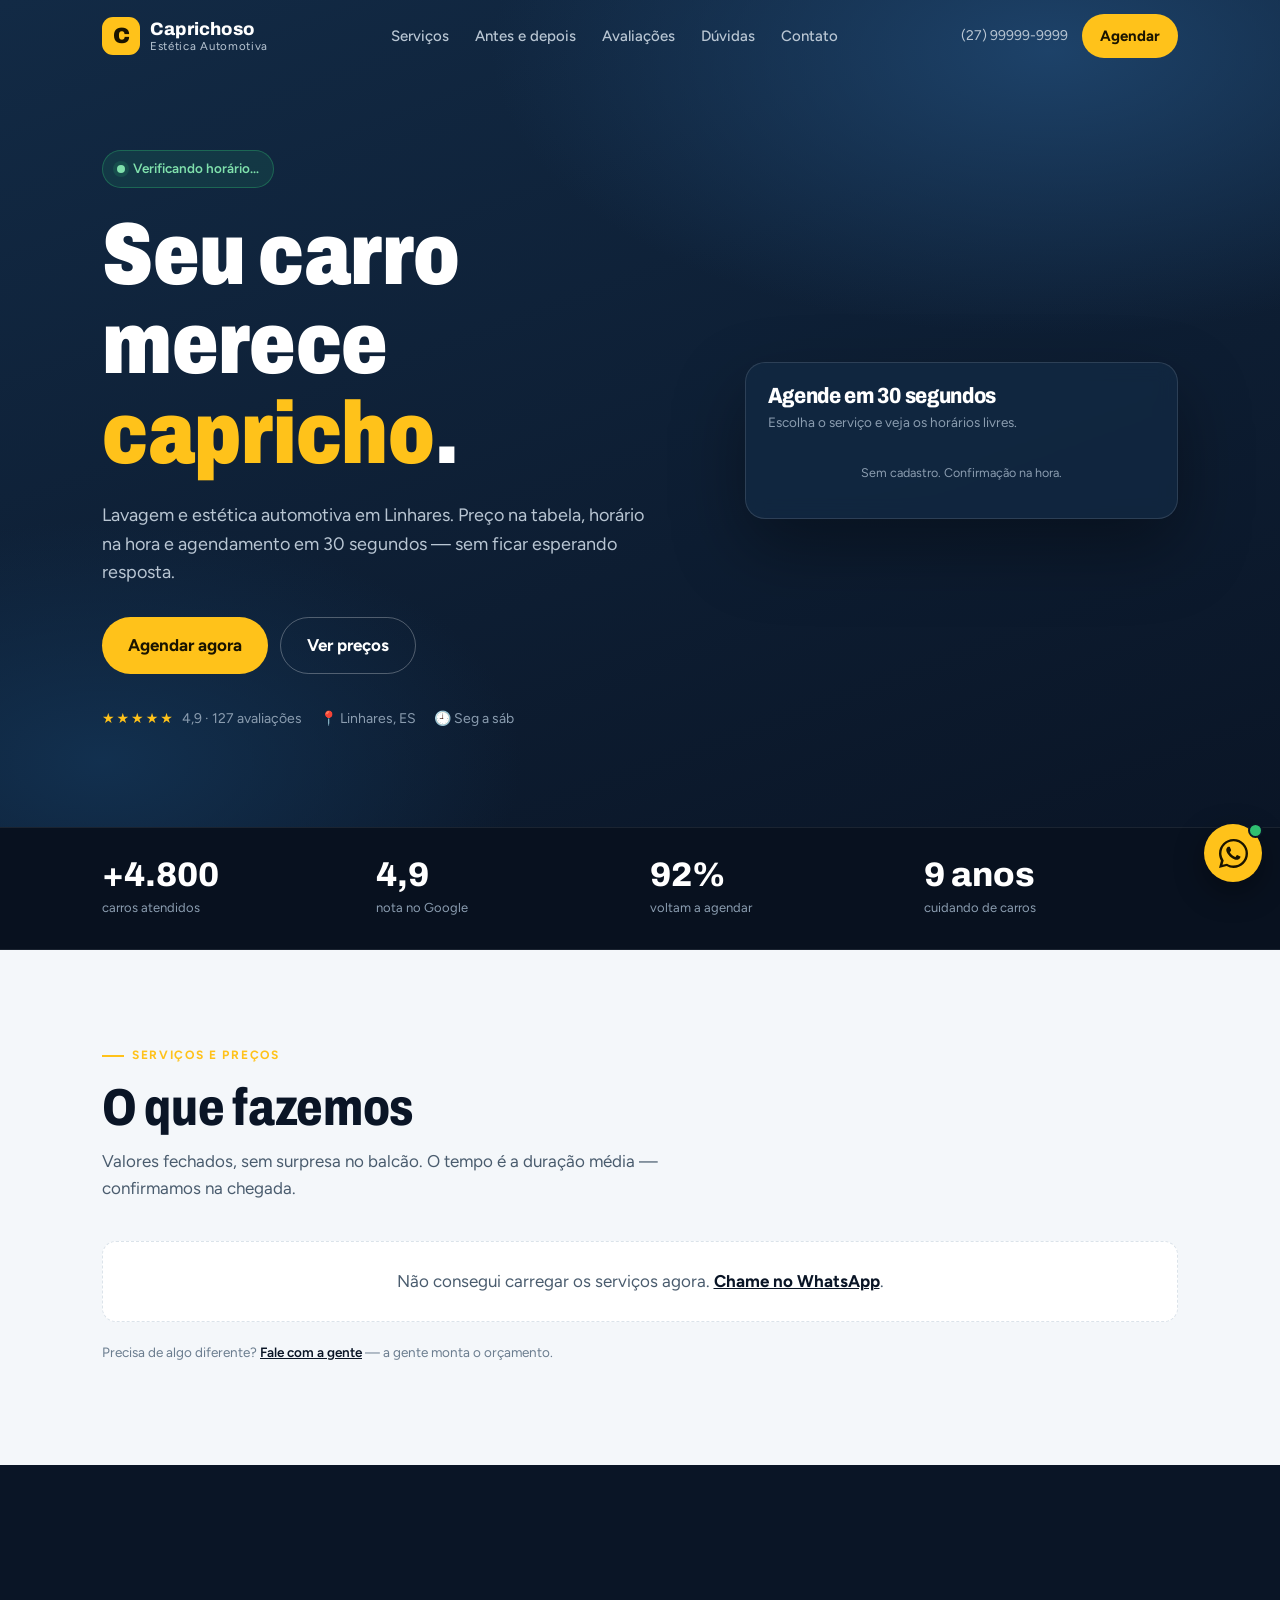
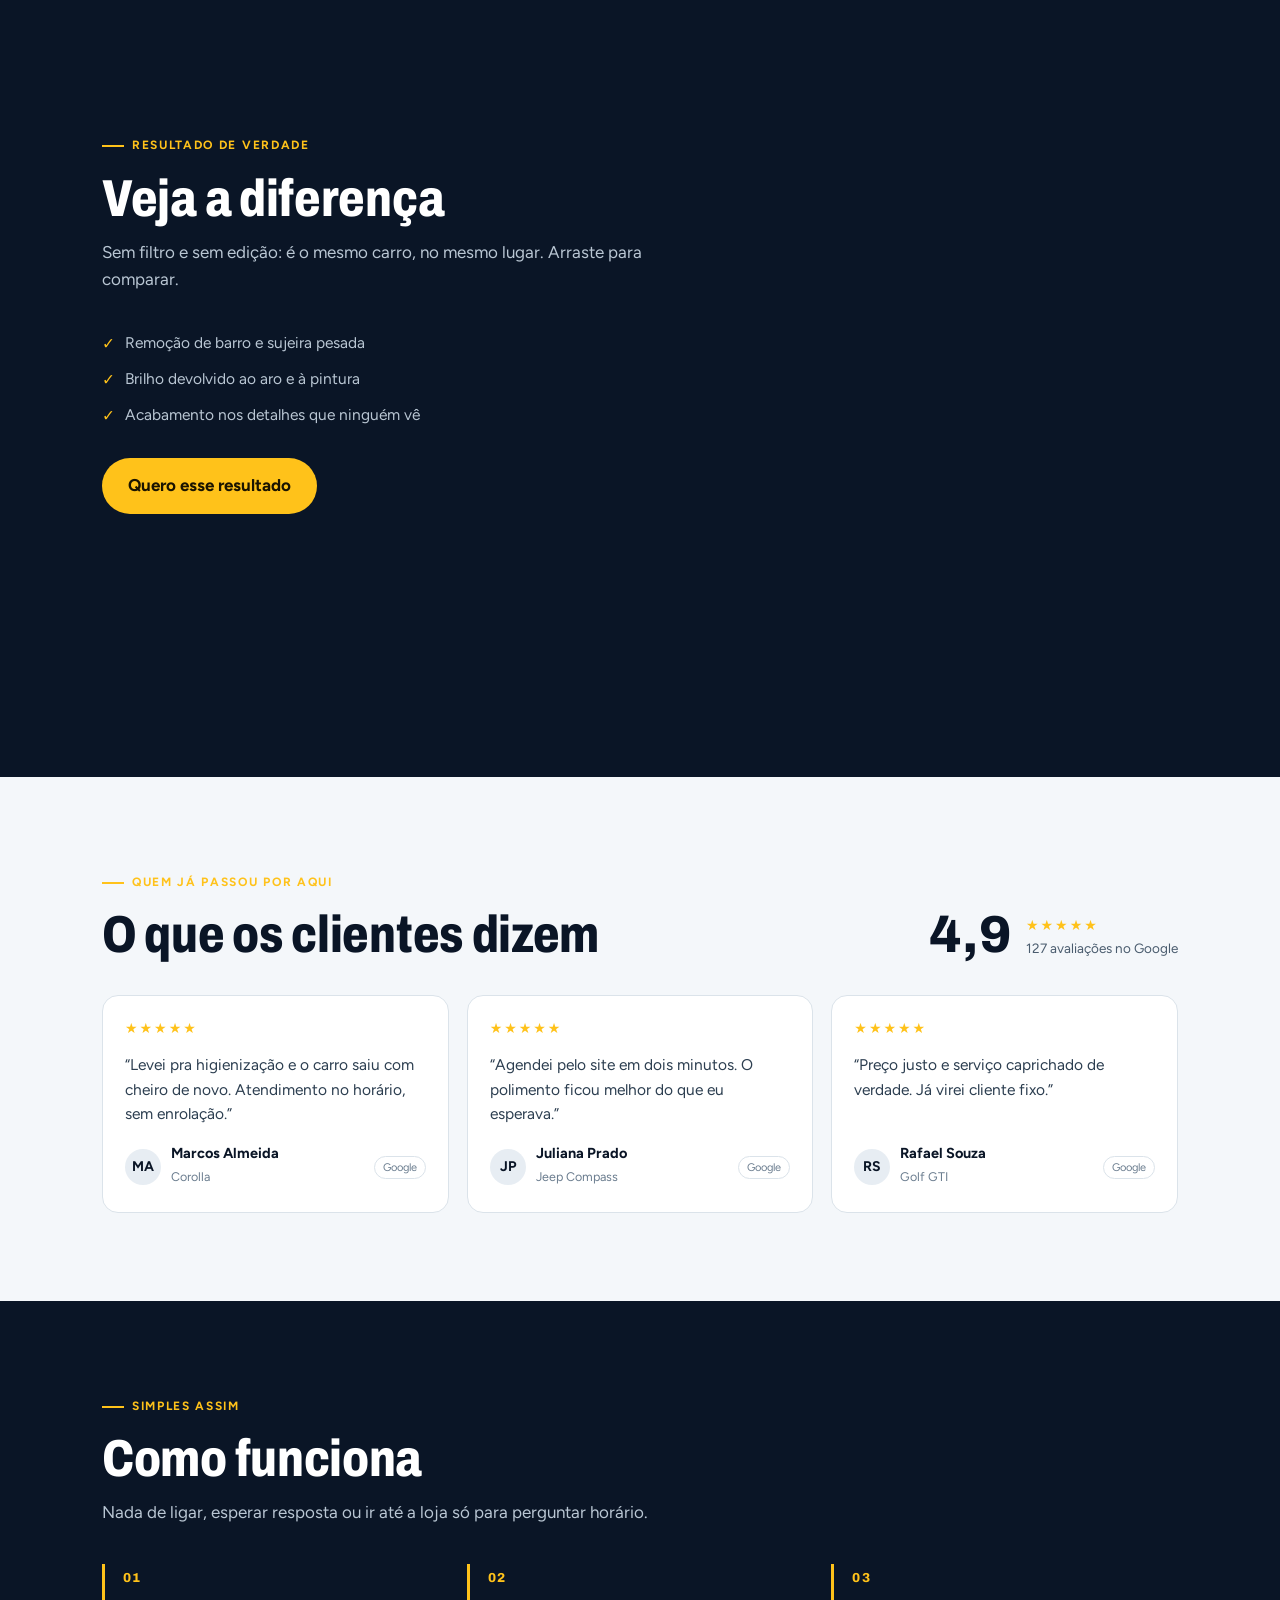
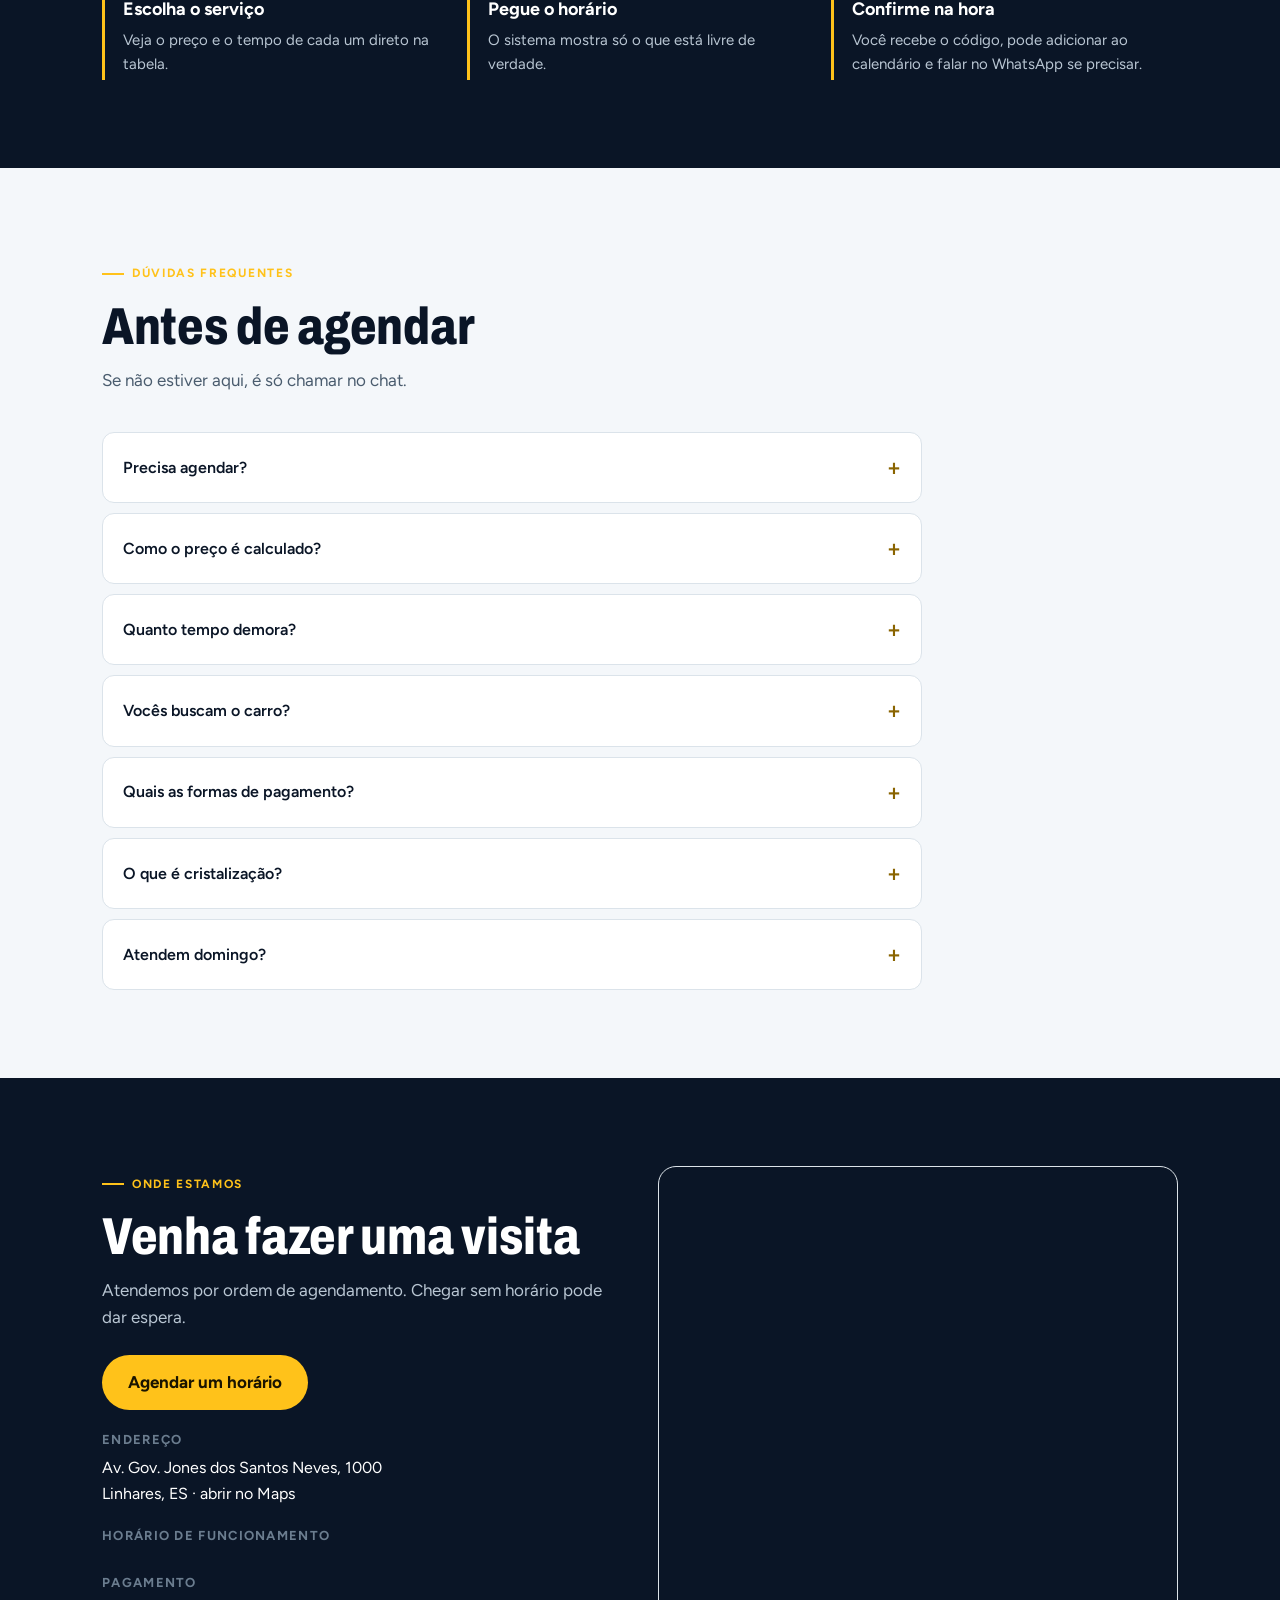
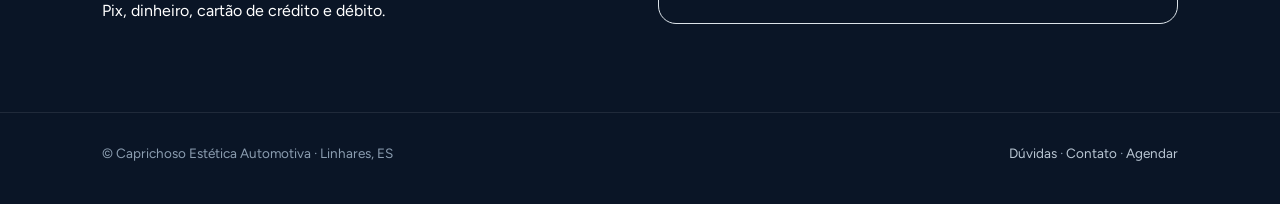
==== site/index.html @ f24fba80 "Landing: botão de confirmação pronta no WhatsApp" ====
<!DOCTYPE html>
<html lang="pt-BR">
<head>
<meta charset="utf-8">
<meta name="viewport" content="width=device-width, initial-scale=1, viewport-fit=cover">
<title>Caprichoso Estética Automotiva | Agende online em Linhares, ES</title>
<meta name="description" content="Lavagem, higienização, polimento e cristalização em Linhares, ES. Preços na tabela, horário disponível na hora e agendamento online em 30 segundos.">
<link rel="canonical" href="https://caprichoso.com.br/">
<meta name="theme-color" content="#0a1526">
<meta name="robots" content="index,follow,max-image-preview:large">

<!-- Open Graph / redes sociais -->
<meta property="og:type" content="website">
<meta property="og:locale" content="pt_BR">
<meta property="og:site_name" content="Caprichoso Estética Automotiva">
<meta property="og:title" content="Seu carro merece capricho. Agende online.">
<meta property="og:description" content="Lavagem e estética automotiva em Linhares, ES. Veja preços, escolha o horário e agende em 30 segundos.">
<meta property="og:url" content="https://caprichoso.com.br/">
<meta property="og:image" content="https://caprichoso.com.br/assets/og.jpg">
<meta property="og:image:alt" content="Carro recém-polido na Caprichoso Estética Automotiva">
<meta name="twitter:card" content="summary_large_image">

<link rel="icon" href="data:image/svg+xml,%3Csvg xmlns='http://www.w3.org/2000/svg' viewBox='0 0 64 64'%3E%3Crect width='64' height='64' rx='14' fill='%230a1526'/%3E%3Cpath d='M32 12c7 10 12 16 12 22a12 12 0 0 1-24 0c0-6 5-12 12-22z' fill='%23ffc21a'/%3E%3Cpath d='M26 30c0 5 3 8 7 8' stroke='%23fff' stroke-width='3' stroke-linecap='round' fill='none' opacity='.8'/%3E%3C/svg%3E">
<link rel="preconnect" href="https://fonts.googleapis.com">
<link rel="preconnect" href="https://fonts.gstatic.com" crossorigin>
<link href="https://fonts.googleapis.com/css2?family=Archivo:wdth,wght@62..125,500..900&family=Figtree:wght@400;500;600;700&display=swap" rel="stylesheet">

<!-- SEO local: SUBSTITUA pelos dados reais antes de publicar -->
<script type="application/ld+json">
{
  "@context": "https://schema.org",
  "@type": "AutoWash",
  "name": "Caprichoso Estética Automotiva",
  "image": "https://caprichoso.com.br/assets/og.jpg",
  "url": "https://caprichoso.com.br/",
  "telephone": "+55-27-99999-9999",
  "priceRange": "R$ 35 - R$ 499",
  "currenciesAccepted": "BRL",
  "paymentAccepted": "Pix, Dinheiro, Cartão de crédito, Cartão de débito",
  "address": {
    "@type": "PostalAddress",
    "streetAddress": "Av. Gov. Jones dos Santos Neves, 1000",
    "addressLocality": "Linhares",
    "addressRegion": "ES",
    "postalCode": "29900-000",
    "addressCountry": "BR"
  },
  "geo": { "@type": "GeoCoordinates", "latitude": -19.3936, "longitude": -40.0642 },
  "openingHoursSpecification": [
    { "@type": "OpeningHoursSpecification", "dayOfWeek": ["Monday","Tuesday","Wednesday","Thursday","Friday"], "opens": "08:00", "closes": "18:00" },
    { "@type": "OpeningHoursSpecification", "dayOfWeek": "Saturday", "opens": "08:00", "closes": "13:00" }
  ],
  "aggregateRating": { "@type": "AggregateRating", "ratingValue": "4.9", "reviewCount": "127" },
  "sameAs": ["https://www.instagram.com/caprichoso"]
}
</script>

<style>
:root{
  --ink:#0a1526;
  --ink-2:#122a45;
  --ink-3:#18293f;
  --foam:#f4f7fa;
  --foam-text:#0a1526;
  --chrome:#b9c6d3;
  --sun:#ffc21a;
  --sun-dark:#e0a800;
  --muted:#8b9db0;
  --card:#ffffff;
  --line:#dbe3ea;
  --ok:#2fbf71;
}
*{box-sizing:border-box}
html{scroll-behavior:smooth;scroll-padding-top:84px}
body{
  margin:0;background:var(--ink);color:#fff;
  font-family:Figtree,system-ui,-apple-system,sans-serif;
  font-size:17px;line-height:1.6;-webkit-font-smoothing:antialiased;
  overflow-x:hidden;
}
h1,h2,h3{font-family:Archivo,Impact,sans-serif;line-height:1.02;margin:0;letter-spacing:-.3px}
p{margin:0 0 1em}
a{color:inherit}
img{max-width:100%;display:block}
button{font:inherit;color:inherit}
:focus-visible{outline:3px solid var(--sun);outline-offset:3px;border-radius:6px}
.wrap{max-width:1120px;margin:0 auto;padding:0 22px}
.eyebrow{
  display:inline-flex;align-items:center;gap:8px;
  font-size:12px;font-weight:700;letter-spacing:.14em;text-transform:uppercase;
  color:var(--sun);margin-bottom:16px;
}
.eyebrow::before{content:"";width:22px;height:2px;background:var(--sun)}

/* ---------- botões ---------- */
.btn{
  display:inline-flex;align-items:center;justify-content:center;gap:8px;
  background:var(--sun);color:#1a1400;font-weight:700;text-decoration:none;
  padding:14px 26px;border:0;border-radius:999px;cursor:pointer;
  transition:transform .15s ease, background .15s ease, box-shadow .15s ease;
  white-space:nowrap;
}
.btn:hover{transform:translateY(-2px);background:#ffcf45;box-shadow:0 10px 26px rgba(255,194,26,.22)}
.btn:active{transform:translateY(0)}
.btn-ghost{
  background:transparent;color:#fff;border:1.5px solid rgba(255,255,255,.28);
  box-shadow:none;
}
.btn-ghost:hover{background:rgba(255,255,255,.06);border-color:var(--chrome);box-shadow:none}
.btn-block{width:100%}
.btn-sm{padding:10px 18px;font-size:15px}

/* ---------- topo ---------- */
.top{
  position:fixed;inset:0 0 auto 0;z-index:50;
  padding:14px 0;transition:background .25s ease, border-color .25s ease, padding .25s ease;
  border-bottom:1px solid transparent;
}
.top.scrolled{
  background:rgba(10,21,38,.82);backdrop-filter:blur(14px);
  -webkit-backdrop-filter:blur(14px);border-bottom-color:rgba(255,255,255,.08);padding:10px 0;
}
.top .wrap{display:flex;align-items:center;justify-content:space-between;gap:18px}
.logo{display:flex;align-items:center;gap:10px;text-decoration:none;line-height:1.1}
.logo-mark{
  width:38px;height:38px;border-radius:11px;background:var(--sun);
  display:grid;place-items:center;flex:0 0 auto;
  font-family:Archivo;font-weight:900;font-size:22px;color:#1a1400;
}
.logo b{display:block;font-family:Archivo;font-weight:800;font-size:18px;letter-spacing:.2px}
.logo small{display:block;font-size:11.5px;color:var(--chrome);letter-spacing:.06em}
.nav{display:flex;gap:26px;align-items:center}
.nav a{text-decoration:none;font-size:15px;color:var(--chrome);font-weight:500;transition:color .15s}
.nav a:hover{color:#fff}
.top-cta{display:flex;align-items:center;gap:14px}
.top-phone{font-size:14px;color:var(--chrome);text-decoration:none}
.top-phone:hover{color:#fff}

/* ---------- hero ---------- */
.hero{
  position:relative;overflow:hidden;
  padding:150px 0 96px;
  background:
    radial-gradient(900px 460px at 82% 6%, #1d4269 0%, transparent 62%),
    radial-gradient(700px 400px at 8% 92%, #12304f 0%, transparent 60%),
    linear-gradient(160deg, var(--ink-2), var(--ink));
}
.hero::after{
  content:"";position:absolute;top:-25%;bottom:-25%;width:30%;left:-45%;
  background:linear-gradient(100deg,transparent,rgba(255,255,255,.13),transparent);
  transform:skewX(-18deg);animation:sheen 2.4s .5s ease-out forwards;pointer-events:none;
}
@keyframes sheen{to{left:132%}}
.hero-grid{display:grid;grid-template-columns:1.15fr .85fr;gap:56px;align-items:center;position:relative;z-index:1}
.status{
  display:inline-flex;align-items:center;gap:8px;
  background:rgba(47,191,113,.12);border:1px solid rgba(47,191,113,.35);
  color:#7fe0ac;font-size:13.5px;font-weight:600;
  padding:7px 14px;border-radius:999px;margin-bottom:22px;
}
.status.closed{background:rgba(255,255,255,.05);border-color:rgba(255,255,255,.18);color:var(--chrome)}
.status .dot{width:8px;height:8px;border-radius:50%;background:currentColor;box-shadow:0 0 0 4px rgba(47,191,113,.15)}
.hero h1{font-size:clamp(42px,7.2vw,88px);font-weight:900;font-stretch:78%;max-width:12ch}
.hero h1 em{font-style:normal;color:var(--sun)}
.hero-sub{max-width:46ch;color:var(--chrome);font-size:18px;margin:22px 0 30px}
.hero-cta{display:flex;gap:12px;flex-wrap:wrap}
.hero-meta{display:flex;flex-wrap:wrap;gap:18px;margin-top:34px;color:var(--muted);font-size:14px}
.hero-meta span{display:inline-flex;align-items:center;gap:7px}
.stars{color:var(--sun);letter-spacing:2px;font-size:14px}

/* card de agendamento rápido */
.quick-card{
  background:rgba(18,42,69,.72);border:1px solid rgba(255,255,255,.12);
  border-radius:20px;padding:22px;
  box-shadow:0 30px 70px rgba(0,0,0,.35);
  backdrop-filter:blur(10px);-webkit-backdrop-filter:blur(10px);
}
.quick-card h2{font-size:22px;font-weight:800;font-stretch:88%;margin-bottom:4px}
.quick-card .hint{font-size:13.5px;color:var(--muted);margin-bottom:16px}
.quick-list{display:flex;flex-direction:column;gap:8px;margin-bottom:14px}
.quick-item{
  display:flex;align-items:center;justify-content:space-between;gap:12px;
  width:100%;padding:13px 14px;border-radius:12px;cursor:pointer;
  background:rgba(255,255,255,.04);border:1px solid rgba(255,255,255,.09);
  text-align:left;transition:background .15s, border-color .15s, transform .15s;
}
.quick-item:hover{background:rgba(255,194,26,.10);border-color:rgba(255,194,26,.45);transform:translateX(2px)}
.quick-item b{display:block;font-size:15px;font-weight:600;color:#fff}
.quick-item small{display:block;font-size:12.5px;color:var(--muted)}
.quick-item .price{font-family:Archivo;font-weight:800;font-size:16px;color:var(--sun);white-space:nowrap}
.quick-foot{font-size:12.5px;color:var(--muted);text-align:center}

/* ---------- faixa de números ---------- */
.stats{border-top:1px solid rgba(255,255,255,.08);border-bottom:1px solid rgba(255,255,255,.08);background:rgba(0,0,0,.18)}
.stats .wrap{display:grid;grid-template-columns:repeat(4,1fr);gap:20px;padding-top:30px;padding-bottom:30px}
.stat b{display:block;font-family:Archivo;font-weight:800;font-size:clamp(26px,3vw,34px);line-height:1}
.stat span{display:block;font-size:13px;color:var(--muted);margin-top:6px}

/* ---------- seções ---------- */
.section{padding:88px 0}
.section.light{background:var(--foam);color:var(--foam-text)}
.section h2{font-size:clamp(32px,5vw,52px);font-weight:800;font-stretch:80%;margin-bottom:14px}
.section .lead{color:var(--chrome);max-width:56ch;margin-bottom:38px}
.section.light .lead{color:#4a5c6e}

/* ---------- seletor de veículo ---------- */
.vehicle-picker{
  display:flex;align-items:center;gap:20px;flex-wrap:wrap;
  background:var(--card);border:1px solid var(--line);border-radius:16px;
  padding:18px;margin:0 0 26px;
}
.vp-head{flex:0 0 auto;min-width:190px}
.vp-head b{display:block;font-family:Archivo;font-weight:700;font-size:17px;letter-spacing:-.2px}
.vp-head span{display:block;font-size:13px;color:#6b7d8f;margin-top:2px}
.vp-options{display:grid;grid-template-columns:repeat(4,1fr);gap:8px;flex:1;min-width:340px}
.vp-opt{
  padding:10px 12px;border-radius:10px;border:1px solid var(--line);background:#fff;
  cursor:pointer;text-align:left;transition:background .15s,border-color .15s,color .15s;
}
.vp-opt b{display:block;font-size:14.5px;font-weight:700;color:#0a1526;line-height:1.25}
.vp-opt small{display:block;font-size:11.5px;color:#6b7d8f;white-space:nowrap;overflow:hidden;text-overflow:ellipsis}
.vp-opt:hover{border-color:#b9c6d3;background:#f8fafc}
.vp-opt.active{background:#0a1526;border-color:#0a1526}
.vp-opt.active b{color:#fff}
.vp-opt.active small{color:#a9b9c9}
.flash-prices .svc-price{animation:priceFlash .38s ease}
@keyframes priceFlash{0%{opacity:.25;transform:translateY(4px)}100%{opacity:1;transform:none}}

/* ---------- serviços ---------- */
.services{display:grid;grid-template-columns:repeat(auto-fit,minmax(272px,1fr));gap:18px}
.svc{
  background:var(--card);border:1px solid var(--line);border-radius:16px;
  padding:24px;display:flex;flex-direction:column;gap:10px;
  transition:transform .18s ease, box-shadow .18s ease;
}
.svc:hover{transform:translateY(-4px);box-shadow:0 18px 40px rgba(10,21,38,.10)}
.svc-top{display:flex;align-items:flex-start;justify-content:space-between;gap:10px}
.svc-icon{
  width:40px;height:40px;border-radius:10px;background:rgba(255,194,26,.16);
  display:grid;place-items:center;flex:0 0 auto;
}
.svc-icon svg{width:21px;height:21px;stroke:#8a6400;fill:none;stroke-width:1.8;stroke-linecap:round;stroke-linejoin:round}
.time{font-size:12.5px;color:#6b7d8f;background:#eef2f6;border-radius:999px;padding:4px 10px;white-space:nowrap}
.svc-cat{
  align-self:flex-start;display:inline-block;font-size:10.5px;font-weight:800;
  letter-spacing:.06em;text-transform:uppercase;color:#7a5a00;
  background:rgba(255,194,26,.18);border-radius:999px;padding:3px 8px;
}
.svc-empty{
  grid-column:1/-1;padding:30px 22px;border:1px dashed var(--line);border-radius:16px;
  text-align:center;color:#54687c;font-size:15px;background:var(--card);
}
.svc h3{font-size:22px;font-weight:700;font-stretch:88%}
.svc p{font-size:15px;color:#54687c;margin:0;flex:1}
.svc-price{font-family:Archivo;font-weight:800;font-size:30px;line-height:1;margin-top:6px}
.svc-price small{font-family:Figtree;font-size:12.5px;font-weight:600;color:#6b7d8f;display:block;margin-bottom:3px;letter-spacing:.02em}
.svc-btn{
  margin-top:10px;width:100%;padding:11px 18px;border-radius:10px;
  background:#0a1526;color:#fff;border:0;cursor:pointer;font-weight:600;font-size:15px;
  transition:background .15s;
}
.svc-btn:hover{background:var(--sun);color:#1a1400}
.svc-note{font-size:13.5px;color:#6b7d8f;margin-top:20px}

/* ---------- antes e depois ---------- */
.result-grid{display:grid;grid-template-columns:1fr 460px;gap:64px;align-items:center}
.result-list{list-style:none;padding:0;margin:0 0 30px;display:grid;gap:10px}
.result-list li{display:flex;align-items:flex-start;gap:10px;font-size:15.5px;color:var(--chrome)}
.result-list li::before{content:"✓";color:var(--sun);font-weight:800;flex:0 0 auto;margin-top:1px}
.ba{
  position:relative;aspect-ratio:2/3;border-radius:18px;overflow:hidden;
  border:1px solid rgba(255,255,255,.12);user-select:none;background:#1a2532;
}
.ba-layer{position:absolute;inset:0;overflow:hidden}
.ba-layer img{width:100%;height:100%;object-fit:cover}
.ba-before{background:repeating-linear-gradient(115deg,#5c6668 0 16px,#69726f 16px 32px)}
.ba-after{background:linear-gradient(115deg,#0b2a52,#1c5aa6 40%,#6fb1f2 50%,#1c5aa6 60%,#0b2a52);clip-path:inset(0 0 0 var(--p,50%))}
.ba-label{
  position:absolute;bottom:16px;font-family:Archivo;font-weight:800;font-stretch:80%;
  font-size:18px;letter-spacing:.06em;text-transform:uppercase;
  padding:5px 12px;border-radius:6px;background:rgba(10,21,38,.62);backdrop-filter:blur(4px);
}
.ba-label.l{left:16px}
.ba-label.r{right:16px;color:var(--sun)}
.ba .bar{position:absolute;top:0;bottom:0;left:var(--p,50%);width:3px;background:var(--sun);pointer-events:none}
.ba .bar::after{
  content:"";position:absolute;top:50%;left:50%;width:38px;height:38px;margin:-19px;
  border-radius:50%;background:var(--sun);box-shadow:0 3px 12px rgba(0,0,0,.45);
  background-image:url("data:image/svg+xml,%3Csvg xmlns='http://www.w3.org/2000/svg' viewBox='0 0 24 24' fill='none' stroke='%231a1400' stroke-width='2.4' stroke-linecap='round' stroke-linejoin='round'%3E%3Cpath d='M9 6l-6 6 6 6M15 6l6 6-6 6'/%3E%3C/svg%3E");
  background-size:18px;background-position:center;background-repeat:no-repeat;
}
.ba input{position:absolute;inset:0;width:100%;height:100%;opacity:0;cursor:ew-resize;margin:0}
.ba-wrap{position:relative;max-width:460px;justify-self:end;width:100%}
.ba-note{font-size:13px;color:var(--muted);margin-top:12px;text-align:center}

/* ---------- avaliações ---------- */
.reviews-head{display:flex;align-items:flex-end;justify-content:space-between;gap:24px;flex-wrap:wrap;margin-bottom:34px}
.rating-big{display:flex;align-items:center;gap:14px}
.rating-big b{font-family:Archivo;font-size:52px;font-weight:800;line-height:1}
.rating-big small{display:block;font-size:13.5px;color:#4a5c6e}
.reviews{display:grid;grid-template-columns:repeat(auto-fit,minmax(270px,1fr));gap:18px}
.review{background:var(--card);border:1px solid var(--line);border-radius:16px;padding:22px;display:flex;flex-direction:column;gap:12px}
.review .stars{font-size:14px}
.review p{font-size:15.5px;color:#2c3e50;margin:0;flex:1}
.review-author{display:flex;align-items:center;gap:10px;padding-top:6px}
.avatar{
  width:36px;height:36px;border-radius:50%;background:#e7edf3;color:#0a1526;
  display:grid;place-items:center;font-weight:700;font-size:14px;flex:0 0 auto;
}
.review-author b{font-size:14.5px;display:block;line-height:1.2}
.review-author small{font-size:12.5px;color:#6b7d8f}
.g-badge{font-size:11px;color:#6b7d8f;border:1px solid var(--line);border-radius:999px;padding:2px 8px;margin-left:auto}

/* ---------- como funciona ---------- */
.steps{display:grid;gap:18px;grid-template-columns:repeat(auto-fit,minmax(240px,1fr));counter-reset:s;padding:0;list-style:none;margin:0}
.steps li{counter-increment:s;border-left:3px solid var(--sun);padding:4px 0 4px 18px;color:var(--chrome)}
.steps li::before{content:counter(s,decimal-leading-zero);font-family:Archivo;font-weight:800;color:var(--sun);font-size:13px;letter-spacing:.1em;display:block;margin-bottom:6px}
.steps b{color:#fff;display:block;font-size:18px;margin-bottom:4px}
.steps p{margin:0;font-size:15px}

/* ---------- dúvidas ---------- */
.faq{display:grid;gap:10px;max-width:820px}
.faq details{border:1px solid var(--line);border-radius:12px;background:var(--card);overflow:hidden}
.faq summary{
  cursor:pointer;list-style:none;padding:17px 20px;font-weight:600;font-size:16px;
  display:flex;align-items:center;justify-content:space-between;gap:16px;
}
.faq summary::-webkit-details-marker{display:none}
.faq summary::after{content:"+";font-family:Archivo;font-size:22px;color:#8a6400;transition:transform .2s}
.faq details[open] summary::after{transform:rotate(45deg)}
.faq .answer{padding:0 20px 18px;color:#4a5c6e;font-size:15.5px}
.faq .answer a{color:#0a1526;font-weight:600}

/* ---------- contato ---------- */
.contact{display:grid;grid-template-columns:1fr 1fr;gap:36px;align-items:start}
.info dl{margin:0}
.info dt{font-weight:700;font-size:13px;text-transform:uppercase;letter-spacing:.1em;color:#6b7d8f;margin-top:20px}
.info dd{margin:4px 0 0;font-size:16px}
.info dd a{text-decoration:none;border-bottom:1px solid rgba(10,21,38,.2)}
.hours{width:100%;border-collapse:collapse;font-size:15px;margin-top:6px}
.hours td{padding:5px 0;border-bottom:1px dashed var(--line)}
.hours td:last-child{text-align:right;color:#4a5c6e}
.hours tr.today td{color:#0a1526;font-weight:700}
.hours tr.today td:last-child{color:#0a1526}
.map{
  width:100%;min-height:380px;height:100%;border:0;border-radius:18px;
  border:1px solid var(--line);filter:saturate(.9);
}

/* ---------- rodapé ---------- */
footer{border-top:1px solid rgba(255,255,255,.09);padding:30px 0 40px;color:var(--muted);font-size:13.5px}
footer .wrap{display:flex;align-items:center;justify-content:space-between;gap:18px;flex-wrap:wrap}
footer a{text-decoration:none;color:var(--chrome)}
footer a:hover{color:#fff}

/* ---------- barra mobile ---------- */
.mobile-bar{
  display:none;position:fixed;left:0;right:0;bottom:0;z-index:60;
  background:rgba(10,21,38,.94);backdrop-filter:blur(14px);-webkit-backdrop-filter:blur(14px);
  border-top:1px solid rgba(255,255,255,.12);
  padding:10px 16px calc(10px + env(safe-area-inset-bottom));
  align-items:center;justify-content:space-between;gap:14px;
}
.mobile-bar b{display:block;font-size:15px;color:#fff}
.mobile-bar span{display:block;font-size:12px;color:var(--muted)}
.mobile-bar .btn{padding:12px 22px}

/* ---------- chat ---------- */
.chat-fab{
  position:fixed;right:18px;bottom:calc(18px + env(safe-area-inset-bottom));z-index:70;
  width:58px;height:58px;border-radius:50%;border:0;cursor:pointer;
  background:var(--sun);display:grid;place-items:center;
  box-shadow:0 10px 30px rgba(0,0,0,.4);
  transition:transform .15s ease;
}
.chat-fab:hover{transform:scale(1.06)}
.chat-fab svg{width:29px;height:29px;fill:#1a1400}
.chat-fab .ping{
  position:absolute;top:-1px;right:-1px;width:15px;height:15px;border-radius:50%;
  background:var(--ok);border:2.5px solid var(--ink);animation:ping 2.4s ease-in-out infinite;
}
@keyframes ping{0%,100%{transform:scale(1)}50%{transform:scale(1.18)}}

.chat{
  position:fixed;right:18px;bottom:calc(88px + env(safe-area-inset-bottom));z-index:80;
  width:382px;max-width:calc(100vw - 36px);
  height:min(600px,calc(100vh - 130px));
  display:flex;flex-direction:column;overflow:hidden;
  background:#0f1e33;border:1px solid rgba(255,255,255,.12);border-radius:20px;
  box-shadow:0 30px 80px rgba(0,0,0,.55);
  animation:chatIn .18s ease-out;
}
.chat[hidden]{display:none}
@keyframes chatIn{from{opacity:0;transform:translateY(10px) scale(.98)}to{opacity:1;transform:none}}
.chat-head{
  display:flex;align-items:center;gap:11px;padding:13px 16px;
  background:#132641;border-bottom:1px solid rgba(255,255,255,.09);
}
.chat-avatar{
  width:40px;height:40px;border-radius:50%;background:var(--sun);color:#1a1400;
  display:grid;place-items:center;font-family:Archivo;font-weight:900;font-size:19px;flex:0 0 auto;
}
.chat-head b{display:block;font-size:15px;line-height:1.2}
.chat-head small{display:flex;align-items:center;gap:6px;font-size:12px;color:#7fe0ac}
.chat-head small::before{content:"";width:7px;height:7px;border-radius:50%;background:var(--ok)}
.chat-close{
  margin-left:auto;background:transparent;border:0;cursor:pointer;color:var(--chrome);
  width:34px;height:34px;border-radius:9px;display:grid;place-items:center;font-size:22px;line-height:1;
}
.chat-close:hover{background:rgba(255,255,255,.08);color:#fff}
.chat-body{
  flex:1;overflow-y:auto;padding:16px;display:flex;flex-direction:column;gap:9px;
  scrollbar-width:thin;scrollbar-color:#2a3d55 transparent;
}
.msg{
  max-width:86%;padding:10px 14px;border-radius:16px;font-size:15px;line-height:1.45;
  animation:msgIn .16s ease-out;
}
@keyframes msgIn{from{opacity:0;transform:translateY(5px)}to{opacity:1;transform:none}}
.msg.bot{align-self:flex-start;background:var(--ink-3);color:#e8eef4;border-bottom-left-radius:5px}
.msg.user{align-self:flex-end;background:var(--sun);color:#1a1400;border-bottom-right-radius:5px}
.msg b{font-weight:700}
.msg .sum{display:grid;gap:3px;margin-top:8px;font-size:14px}
.msg .sum span{display:flex;justify-content:space-between;gap:14px}
.msg .sum span i{font-style:normal;color:#a9b9c9}
.typing{display:flex;gap:4px;align-self:flex-start;background:var(--ink-3);padding:12px 15px;border-radius:16px;border-bottom-left-radius:5px}
.typing i{width:7px;height:7px;border-radius:50%;background:#8fa0b2;animation:blink 1.1s infinite}
.typing i:nth-child(2){animation-delay:.18s}
.typing i:nth-child(3){animation-delay:.36s}
@keyframes blink{0%,60%,100%{opacity:.35;transform:translateY(0)}30%{opacity:1;transform:translateY(-3px)}}
.chat-quick{display:flex;flex-wrap:wrap;gap:8px;padding:0 16px 10px}
.chat-quick:empty{display:none}
.quick{
  background:transparent;border:1px solid rgba(255,194,26,.5);color:var(--sun);
  padding:8px 13px;border-radius:999px;cursor:pointer;font-size:13.5px;font-weight:600;
  transition:background .15s,color .15s;
}
.quick:hover{background:var(--sun);color:#1a1400}
.chat-form{
  display:flex;gap:8px;padding:11px 12px;
  background:#0b1829;border-top:1px solid rgba(255,255,255,.09);
}
.chat-form input{
  flex:1;min-width:0;background:#132641;border:1px solid rgba(255,255,255,.12);
  color:#fff;border-radius:999px;padding:11px 16px;font-size:15px;font-family:inherit;
}
.chat-form input::placeholder{color:#7186a0}
.chat-form input:disabled{opacity:.45}
.chat-form button{
  width:42px;height:42px;border-radius:50%;border:0;background:var(--sun);cursor:pointer;
  display:grid;place-items:center;flex:0 0 auto;
}
.chat-form button svg{width:19px;height:19px;fill:#1a1400}
.chat-form button:disabled{opacity:.35;cursor:not-allowed}
.chat-wa{
  display:flex;align-items:center;justify-content:center;gap:8px;margin:0 0 10px;
  font-size:13px;color:#9fb0c2;text-decoration:none;
}
.chat-wa:hover{color:#fff}
.wa-confirm{
  display:flex;align-items:center;justify-content:center;gap:8px;
  margin:10px 0 0;padding:11px 14px;border-radius:10px;
  background:#25d366;color:#062b14;text-decoration:none;
  font-size:14px;font-weight:800;
}
.wa-confirm:hover{background:#1fbe5b}
.wa-hint{font-size:11.5px;line-height:1.4;color:#9fb0c2;text-align:center;margin:7px 0 0}
.success-card{
  border:1px solid rgba(255,194,26,.45);background:rgba(255,194,26,.07);
  border-radius:14px;padding:14px;display:flex;flex-direction:column;
}
.success-label{font-size:11.5px;letter-spacing:.08em;text-transform:uppercase;color:#9fb0c2}
.success-code{
  font-family:Archivo;font-size:30px;letter-spacing:.14em;color:var(--sun);
  margin:2px 0 4px;line-height:1.1;
}
.success-card .sum span i{color:#a9b9c9}
.success-card .chat-wa{margin:10px 0 0}
.load-error{
  grid-column:1/-1;border:1px dashed var(--line);border-radius:14px;padding:26px;
  text-align:center;color:#4a5c6e;background:var(--card);
}
.load-error a{color:#0a1526;font-weight:700}
.flash-prices .svc{animation:priceFlash .42s ease}
@keyframes priceFlash{0%{transform:translateY(0)}45%{transform:translateY(-3px);border-color:var(--sun)}100%{transform:none}}

/* ---------- animação de entrada ---------- */
.reveal{opacity:0;transform:translateY(16px);transition:opacity .5s ease,transform .5s ease}
.reveal.in{opacity:1;transform:none}

/* ---------- responsivo ---------- */
@media (max-width:900px){
  .hero-grid{grid-template-columns:1fr;gap:34px}
  .quick-card{max-width:520px}
  .nav{display:none}
  .contact{grid-template-columns:1fr}
  .map{min-height:300px}
  .result-grid{grid-template-columns:1fr;gap:34px}
  .ba-wrap{max-width:420px;justify-self:center}
  .vehicle-picker{flex-direction:column;align-items:stretch;gap:14px}
  .vp-options{min-width:0}
}
@media (max-width:760px){
  .section{padding:64px 0}
  .hero{padding:118px 0 72px}
  .hero h1{max-width:14ch}
  .hero-sub{font-size:16.5px}
  .stats .wrap{grid-template-columns:repeat(2,1fr);gap:24px}
  .top-cta .btn{display:none}
  .top-phone{font-size:13.5px}
  .mobile-bar{display:flex}
  body{padding-bottom:calc(72px + env(safe-area-inset-bottom))}
  .chat-fab{display:none}
  .chat{
    inset:0;width:100%;max-width:none;height:100%;max-height:none;border-radius:0;border:0;
    padding-top:env(safe-area-inset-top);
    padding-bottom:env(safe-area-inset-bottom);
  }
  footer{padding-bottom:84px}
}
@media (max-width:520px){
  .hero h1{font-size:clamp(38px,11vw,50px)}
  .quick-card{padding:18px}
  .rating-big b{font-size:42px}
  .vp-options{grid-template-columns:repeat(2,1fr)}
}
@media (prefers-reduced-motion:reduce){
  html{scroll-behavior:auto}
  .hero::after{animation:none;display:none}
  .reveal{opacity:1;transform:none;transition:none}
  .chat,.msg{animation:none}
  .chat-fab .ping{animation:none}
  .typing i{animation:none}
}
</style>
</head>
<body>

<!-- ================= TOPO ================= -->
<header class="top" id="top">
  <div class="wrap">
    <a class="logo" href="#top" aria-label="Caprichoso Estética Automotiva — início">
      <span class="logo-mark" id="logoMark" aria-hidden="true">C</span>
      <span>
        <b>Caprichoso</b>
        <small>Estética Automotiva</small>
      </span>
    </a>

    <nav class="nav" aria-label="Navegação principal">
      <a href="#servicos">Serviços</a>
      <a href="#resultado">Antes e depois</a>
      <a href="#avaliacoes">Avaliações</a>
      <a href="#duvidas">Dúvidas</a>
      <a href="#contato">Contato</a>
    </nav>

    <div class="top-cta">
      <a class="top-phone" id="topPhone" href="tel:+5527999999999">(27) 99999-9999</a>
      <button class="btn btn-sm" data-book>Agendar</button>
    </div>
  </div>
</header>

<main>

<!-- ================= HERO ================= -->
<section class="hero">
  <div class="wrap hero-grid">
    <div>
      <div class="status" id="openStatus"><span class="dot"></span><span>Verificando horário…</span></div>

      <h1>Seu carro merece <em>capricho</em>.</h1>
      <p class="hero-sub">
        Lavagem e estética automotiva em Linhares. Preço na tabela, horário na hora
        e agendamento em 30 segundos — sem ficar esperando resposta.
      </p>

      <div class="hero-cta">
        <button class="btn" data-book>Agendar agora</button>
        <a class="btn btn-ghost" href="#servicos">Ver preços</a>
      </div>

      <div class="hero-meta">
        <span><span class="stars" aria-hidden="true">★★★★★</span> 4,9 · 127 avaliações</span>
        <span>📍 Linhares, ES</span>
        <span id="heroHours">🕘 Seg a sáb</span>
      </div>
    </div>

    <!-- agendamento rápido -->
    <aside class="quick-card" aria-label="Agendamento rápido">
      <h2>Agende em 30 segundos</h2>
      <p class="hint">Escolha o serviço e veja os horários livres.</p>
      <div class="quick-list" id="quickList"></div>
      <p class="quick-foot">Sem cadastro. Confirmação na hora.</p>
    </aside>
  </div>
</section>

<!-- ================= NÚMEROS ================= -->
<div class="stats">
  <div class="wrap">
    <div class="stat"><b>+4.800</b><span>carros atendidos</span></div>
    <div class="stat"><b>4,9</b><span>nota no Google</span></div>
    <div class="stat"><b>92%</b><span>voltam a agendar</span></div>
    <div class="stat"><b>9 anos</b><span>cuidando de carros</span></div>
  </div>
</div>

<!-- ================= SERVIÇOS ================= -->
<section class="section light" id="servicos">
  <div class="wrap">
    <div class="eyebrow">Serviços e preços</div>
    <h2>O que fazemos</h2>
    <p class="lead">Valores fechados, sem surpresa no balcão. O tempo é a duração média — confirmamos na chegada.</p>

    <div class="vehicle-picker">
      <div class="vp-head">
        <b>Qual é o seu carro?</b>
        <span>O valor e o tempo mudam conforme o porte.</span>
      </div>
      <div class="vp-options" id="vehicleOptions" role="group" aria-label="Tipo de veículo"></div>
    </div>

    <div class="services" id="services"></div>

    <p class="svc-note">Precisa de algo diferente? <a href="#" data-book style="color:#0a1526;font-weight:600">Fale com a gente</a> — a gente monta o orçamento.</p>
  </div>
</section>

<!-- ================= ANTES E DEPOIS ================= -->
<section class="section" id="resultado">
  <div class="wrap result-grid">
    <div>
      <div class="eyebrow">Resultado de verdade</div>
      <h2>Veja a diferença</h2>
      <p class="lead">Sem filtro e sem edição: é o mesmo carro, no mesmo lugar. Arraste para comparar.</p>

      <ul class="result-list">
        <li>Remoção de barro e sujeira pesada</li>
        <li>Brilho devolvido ao aro e à pintura</li>
        <li>Acabamento nos detalhes que ninguém vê</li>
      </ul>

      <button class="btn" data-book>Quero esse resultado</button>
    </div>

    <div class="ba-wrap reveal">
      <div class="ba" id="ba" style="--p:50%">
        <div class="ba-layer ba-before">
          <img src="assets/antes.jpg" alt="Roda e lataria do carro cobertas de barro, antes da lavagem" width="1000" height="1500" loading="lazy" decoding="async" onerror="this.remove()">
          <span class="ba-label l">Antes</span>
        </div>
        <div class="ba-layer ba-after">
          <img src="assets/depois.jpg" alt="A mesma roda e lataria limpas e brilhando, depois da lavagem" width="1000" height="1500" loading="lazy" decoding="async" onerror="this.remove()">
          <span class="ba-label r">Depois</span>
        </div>
        <div class="bar"></div>
        <input type="range" min="0" max="100" value="50" aria-label="Comparar antes e depois">
      </div>
      <p class="ba-note">Arraste a barra para comparar.</p>
    </div>
  </div>
</section>

<!-- ================= AVALIAÇÕES ================= -->
<section class="section light" id="avaliacoes">
  <div class="wrap">
    <div class="reviews-head">
      <div>
        <div class="eyebrow">Quem já passou por aqui</div>
        <h2 style="margin-bottom:0">O que os clientes dizem</h2>
      </div>
      <div class="rating-big">
        <b>4,9</b>
        <div>
          <span class="stars" aria-hidden="true">★★★★★</span>
          <small>127 avaliações no Google</small>
        </div>
      </div>
    </div>

    <div class="reviews" id="reviews"></div>
  </div>
</section>

<!-- ================= COMO FUNCIONA ================= -->
<section class="section">
  <div class="wrap">
    <div class="eyebrow">Simples assim</div>
    <h2>Como funciona</h2>
    <p class="lead">Nada de ligar, esperar resposta ou ir até a loja só para perguntar horário.</p>

    <ol class="steps">
      <li><b>Escolha o serviço</b><p>Veja o preço e o tempo de cada um direto na tabela.</p></li>
      <li><b>Pegue o horário</b><p>O sistema mostra só o que está livre de verdade.</p></li>
      <li><b>Confirme na hora</b><p>Você recebe o código, pode adicionar ao calendário e falar no WhatsApp se precisar.</p></li>
    </ol>
  </div>
</section>

<!-- ================= DÚVIDAS ================= -->
<section class="section light" id="duvidas">
  <div class="wrap">
    <div class="eyebrow">Dúvidas frequentes</div>
    <h2>Antes de agendar</h2>
    <p class="lead">Se não estiver aqui, é só chamar no chat.</p>

    <div class="faq" id="faq"></div>
  </div>
</section>

<!-- ================= CONTATO ================= -->
<section class="section" id="contato">
  <div class="wrap contact">
    <div class="info">
      <div class="eyebrow">Onde estamos</div>
      <h2>Venha fazer uma visita</h2>
      <p class="lead" style="margin-bottom:24px">Atendemos por ordem de agendamento. Chegar sem horário pode dar espera.</p>

      <button class="btn" data-book>Agendar um horário</button>

      <dl>
        <dt>Endereço</dt>
        <dd><span id="addrText">Av. Gov. Jones dos Santos Neves, 1000<br>Linhares, ES</span> · <a id="mapLink" href="https://maps.google.com/?q=Linhares+ES" target="_blank" rel="noopener">abrir no Maps</a></dd>

        <dt>Horário de funcionamento</dt>
        <dd>
          <table class="hours" id="hoursTable"></table>
        </dd>

        <dt>Pagamento</dt>
        <dd>Pix, dinheiro, cartão de crédito e débito.</dd>
      </dl>
    </div>

    <iframe
      class="map"
      id="mapFrame"
      title="Mapa da Caprichoso Estética Automotiva"
      loading="lazy"
      referrerpolicy="no-referrer-when-downgrade"
      allowfullscreen></iframe>
  </div>
</section>

</main>

<footer>
  <div class="wrap">
    <span>© <span id="year"></span> <span id="footerName">Caprichoso Estética Automotiva</span> · <span id="footerCity">Linhares, ES</span></span>
    <span><a href="#duvidas">Dúvidas</a> · <a href="#contato">Contato</a> · <a href="#" data-book>Agendar</a></span>
  </div>
</footer>

<!-- ================= BARRA MOBILE ================= -->
<div class="mobile-bar" id="mobileBar">
  <div>
    <b id="barPrice">A partir de R$ 35</b>
    <span id="barTime">Lavagem em 25 min</span>
  </div>
  <button class="btn" data-book>Agendar</button>
</div>

<!-- ================= CHAT ================= -->
<button class="chat-fab" id="chatFab" aria-label="Abrir agendamento pelo chat" aria-expanded="false" aria-controls="chat">
  <span class="ping" aria-hidden="true"></span>
  <svg viewBox="0 0 24 24" aria-hidden="true"><path d="M20.5 3.5A11.8 11.8 0 0 0 12 0C5.4 0 0 5.4 0 12c0 2.1.6 4.1 1.6 5.9L0 24l6.3-1.6A12 12 0 0 0 12 24c6.6 0 12-5.4 12-12 0-3.2-1.3-6.2-3.5-8.5zM12 22c-1.8 0-3.5-.5-5-1.4l-.4-.2-3.7 1 1-3.6-.2-.4A10 10 0 1 1 22 12c0 5.5-4.5 10-10 10zm5.5-7.6c-.3-.2-1.8-.9-2.1-1-.3-.1-.5-.2-.7.1-.2.3-.8 1-.9 1.2-.2.2-.3.2-.6.1-.3-.2-1.3-.5-2.4-1.5-.9-.8-1.5-1.8-1.7-2.1-.2-.3 0-.5.1-.6l.5-.5c.1-.2.2-.3.3-.5.1-.2 0-.4 0-.5 0-.2-.7-1.6-.9-2.2-.2-.6-.5-.5-.7-.5h-.6c-.2 0-.5.1-.8.4-.3.3-1 1-1 2.4s1 2.8 1.2 3c.2.2 2 3.1 4.9 4.3.7.3 1.2.5 1.6.6.7.2 1.3.2 1.8.1.5-.1 1.7-.7 2-1.4.2-.7.2-1.3.2-1.4-.1-.1-.2-.2-.5-.3z"/></svg>
</button>

<section class="chat" id="chat" role="dialog" aria-modal="false" aria-labelledby="chatTitle" hidden>
  <header class="chat-head">
    <div class="chat-avatar" id="chatAvatar" aria-hidden="true">C</div>
    <div>
      <b id="chatTitle">Caprichoso</b>
      <small>online agora</small>
    </div>
    <button class="chat-close" id="chatClose" aria-label="Fechar chat">×</button>
  </header>

  <div class="chat-body" id="chatBody" role="log" aria-live="polite"></div>
  <div class="chat-quick" id="chatQuick"></div>

  <form class="chat-form" id="chatForm" autocomplete="off">
    <input id="chatInput" type="text" placeholder="Digite sua resposta…" aria-label="Mensagem" disabled>
    <button type="submit" id="chatSend" aria-label="Enviar" disabled>
      <svg viewBox="0 0 24 24" aria-hidden="true"><path d="M3.4 20.4l17.4-7.5c.8-.3.8-1.5 0-1.8L3.4 3.6c-.7-.3-1.4.3-1.2 1l1.5 5.6c.1.4.4.7.8.8l8.1 1.4-8.1 1.4c-.4.1-.7.4-.8.8l-1.5 5.6c-.2.7.5 1.3 1.2 1z"/></svg>
    </button>
  </form>
</section>

<script src="config.js"></script>
<script src="app.js"></script>
</body>
</html>
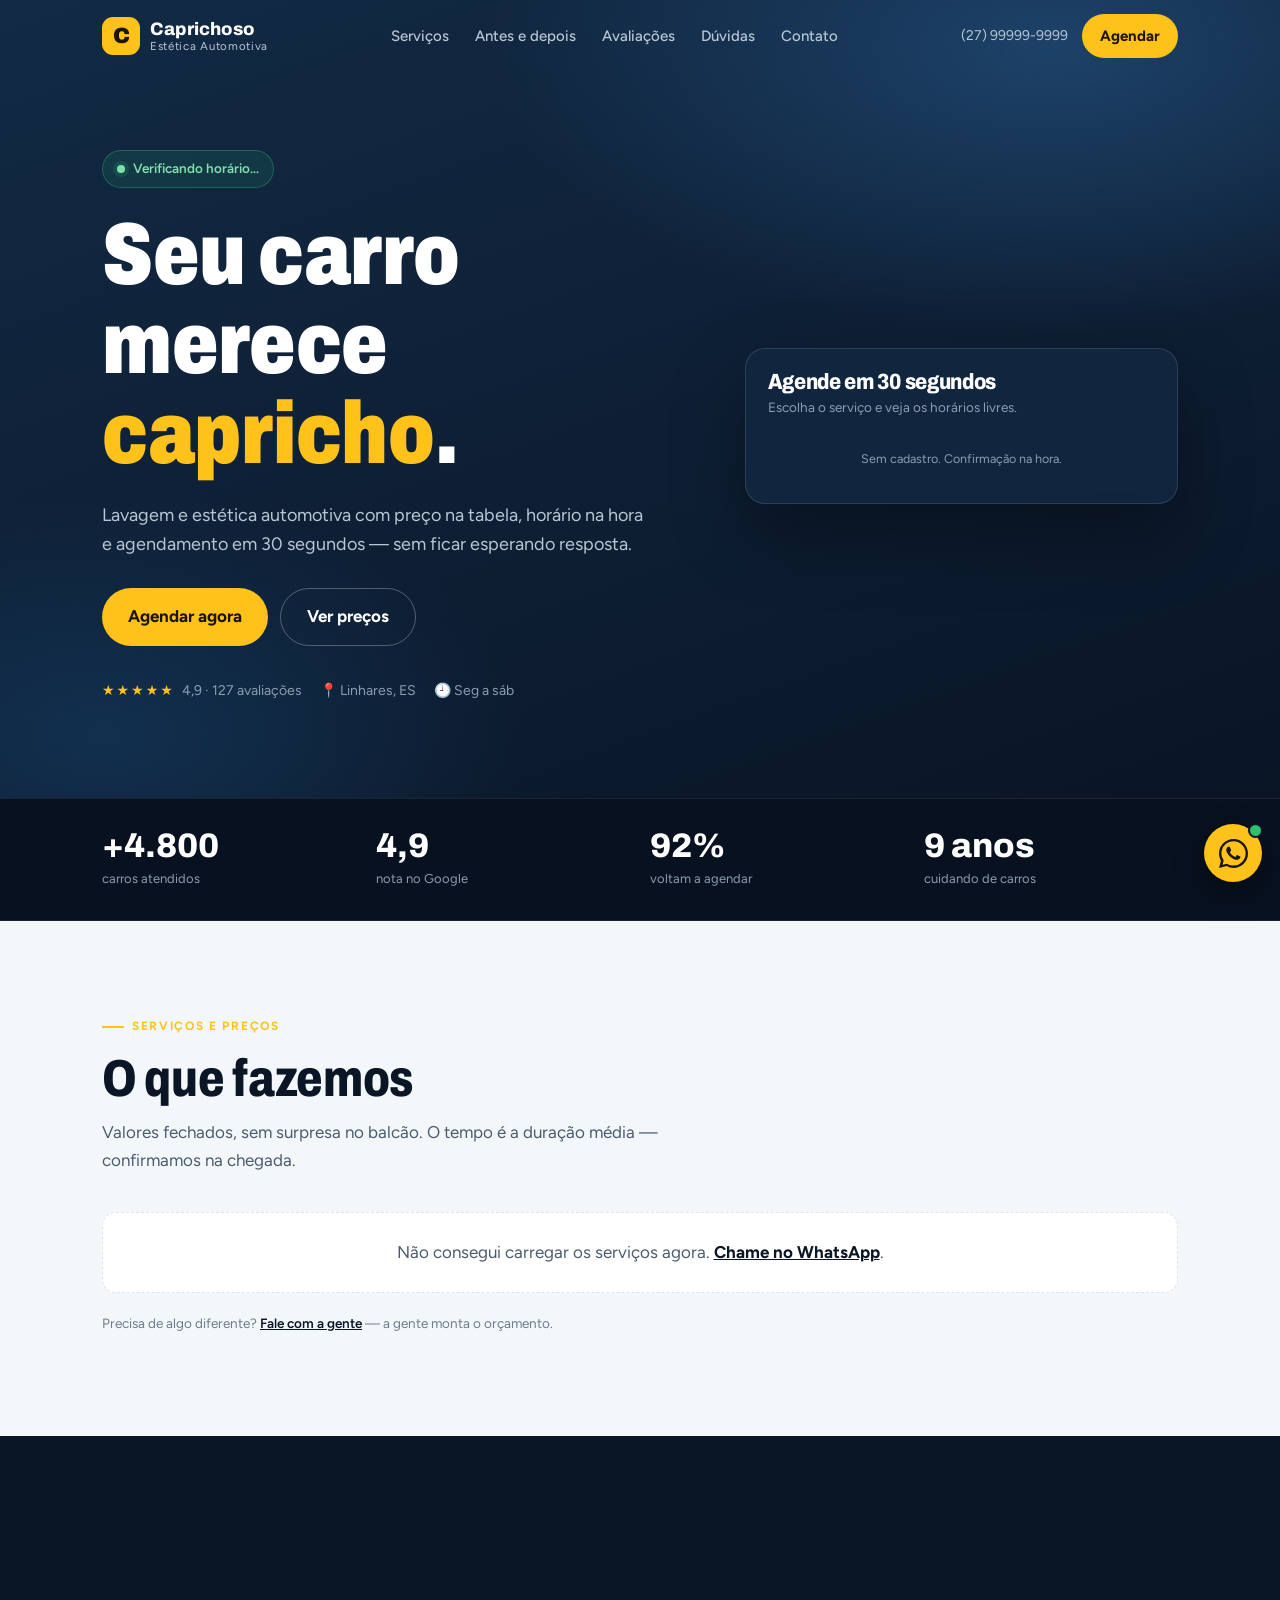
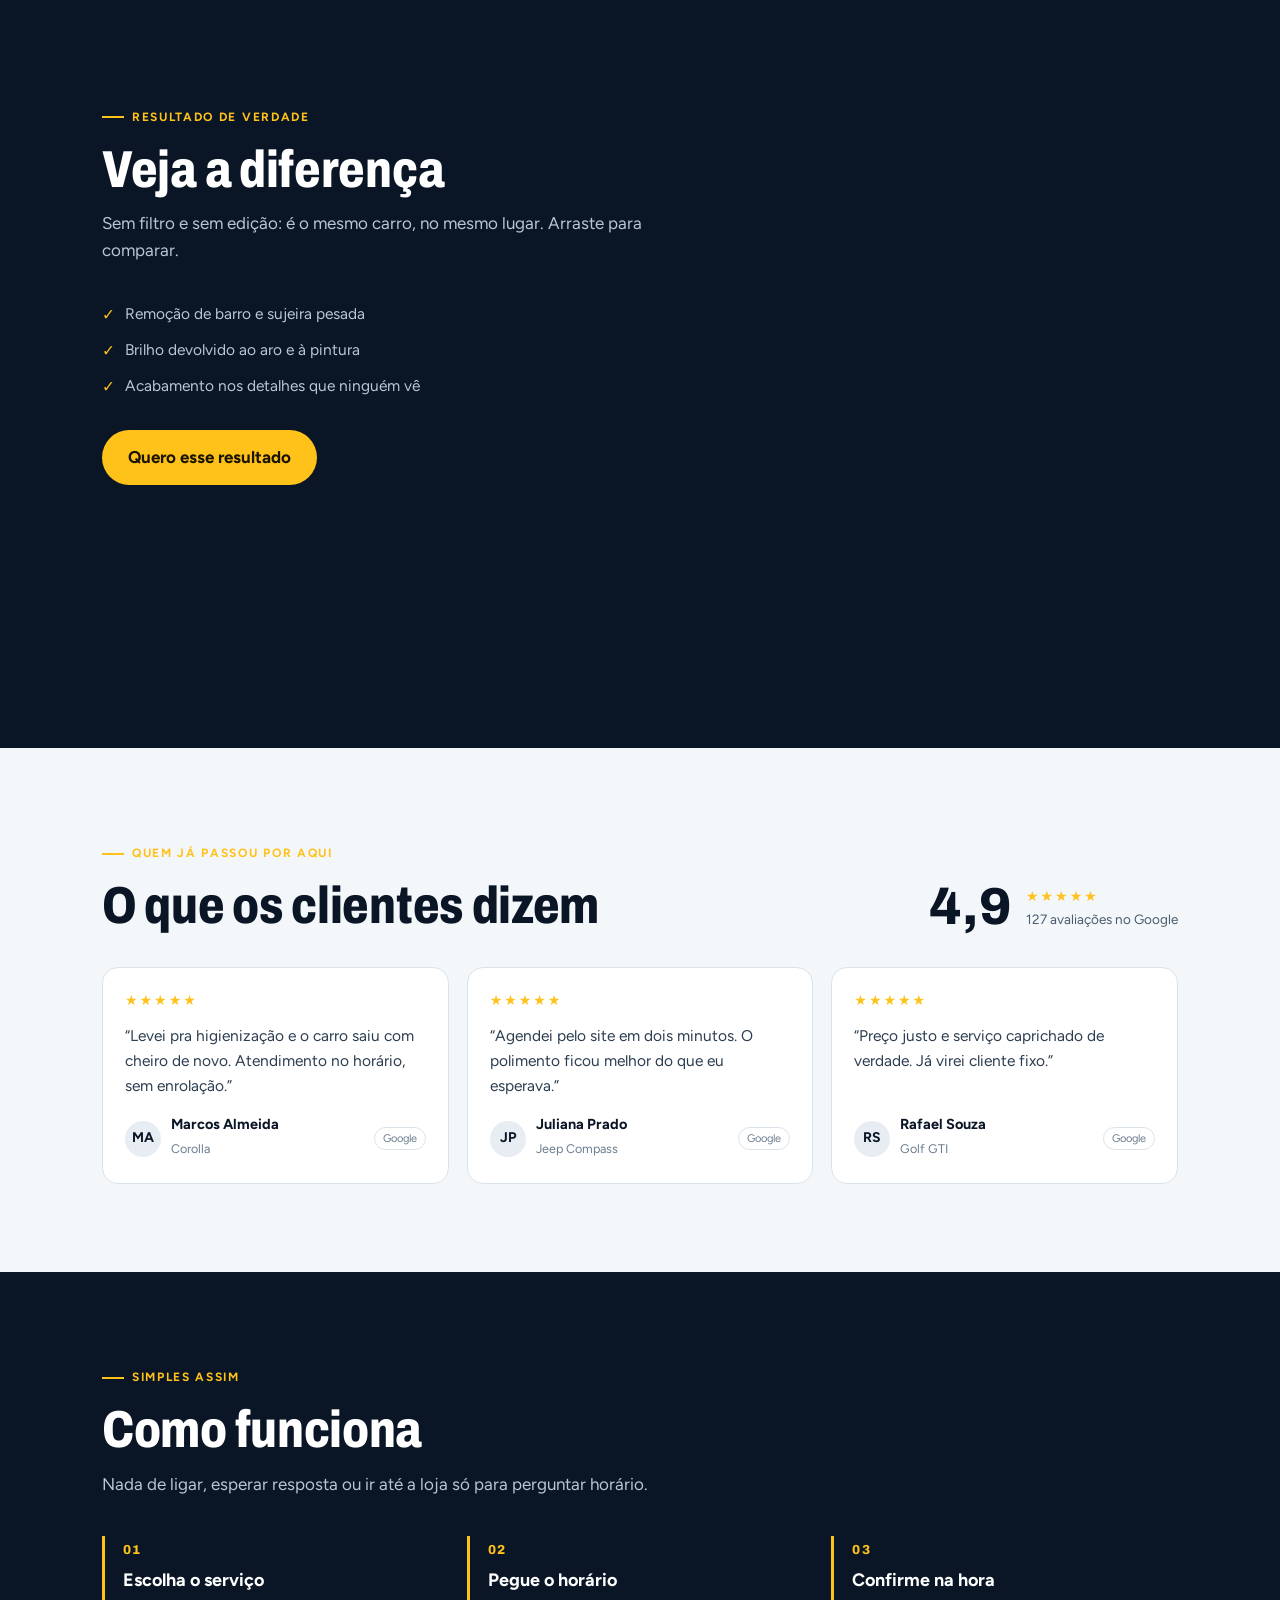
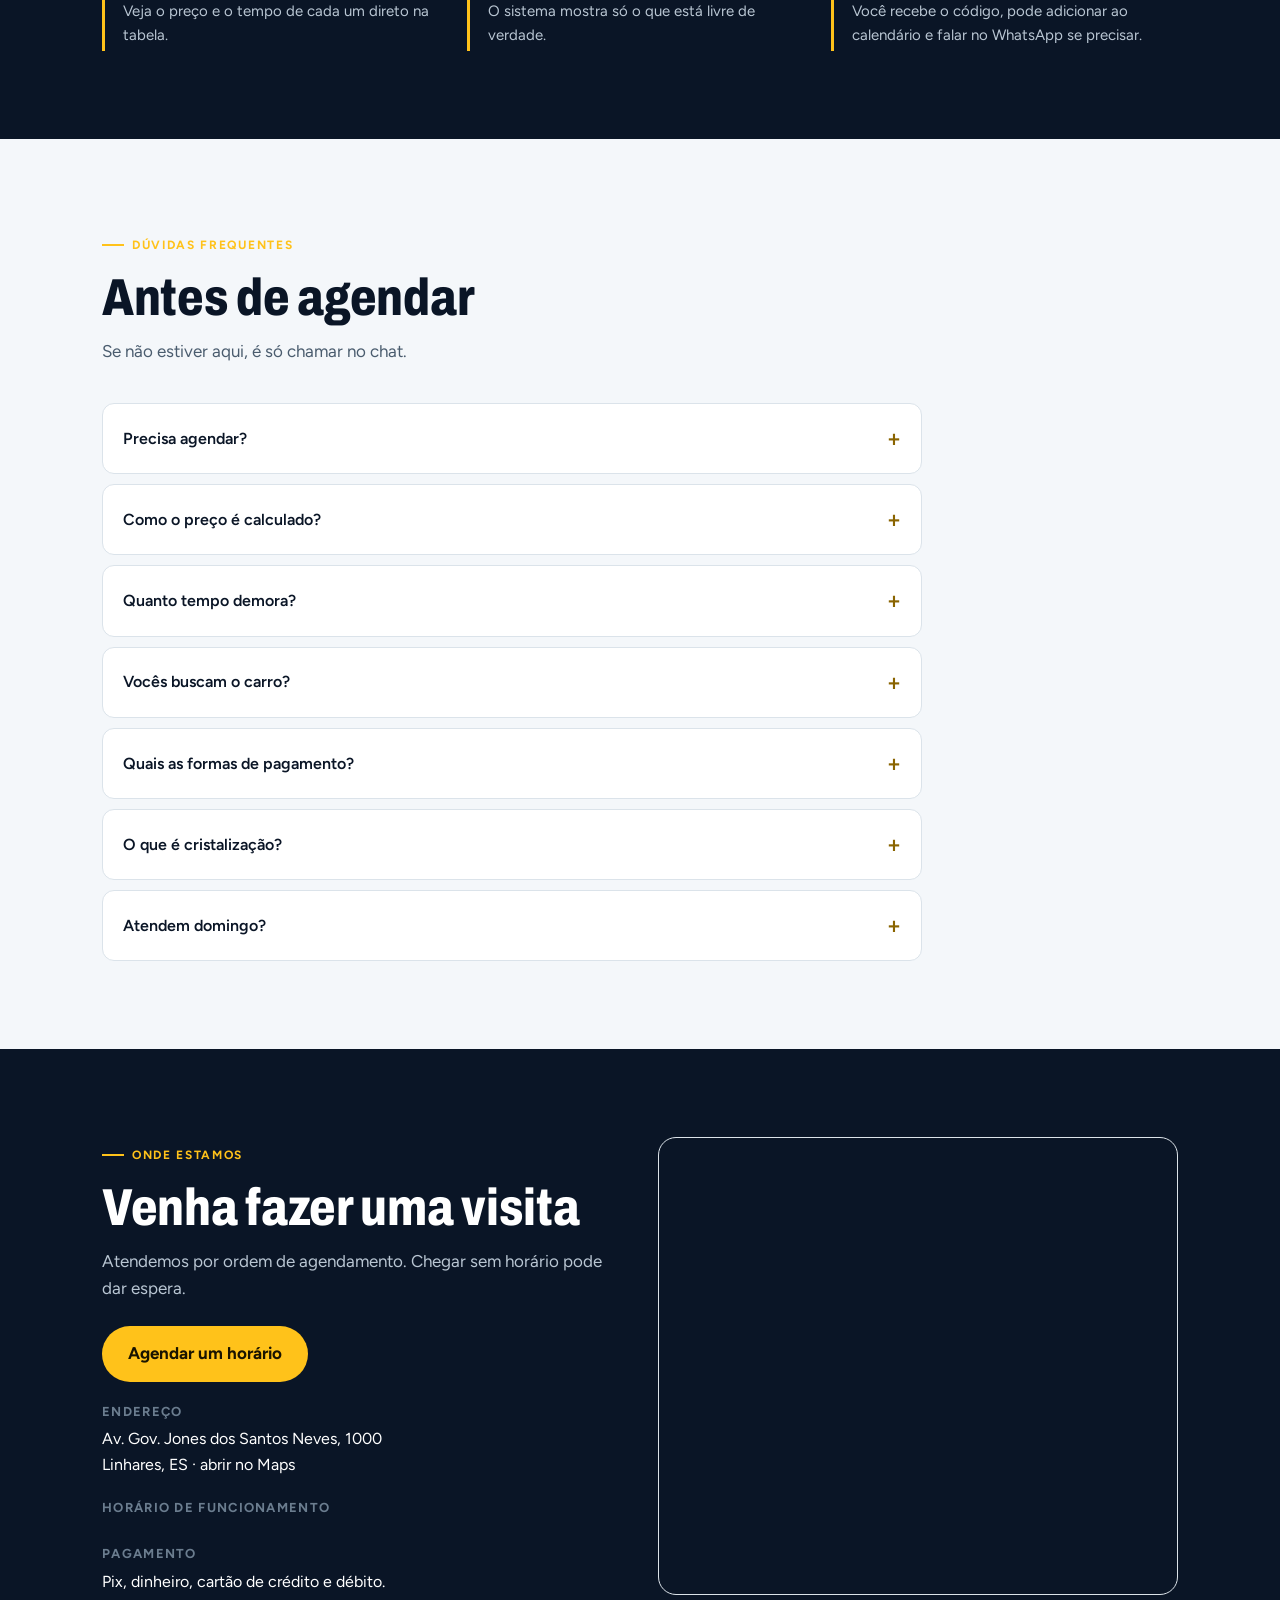
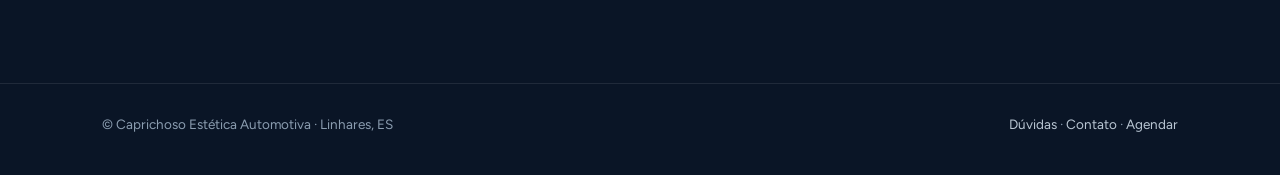
==== commit 429815fa: "Site: limita edição à marca e adiciona dados do negócio" ====
--- a/site/index.html
+++ b/site/index.html
@@ -65,12 +65,14 @@
   --chrome:#b9c6d3;
   --sun:#ffc21a;
   --sun-dark:#e0a800;
+  --sun-hover:#ffcf45;
   --muted:#8b9db0;
   --card:#ffffff;
   --line:#dbe3ea;
   --ok:#2fbf71;
 }
 *{box-sizing:border-box}
+[hidden]{display:none !important}
 html{scroll-behavior:smooth;scroll-padding-top:84px}
 body{
   margin:0;background:var(--ink);color:#fff;
@@ -100,7 +102,7 @@
   transition:transform .15s ease, background .15s ease, box-shadow .15s ease;
   white-space:nowrap;
 }
-.btn:hover{transform:translateY(-2px);background:#ffcf45;box-shadow:0 10px 26px rgba(255,194,26,.22)}
+.btn:hover{transform:translateY(-2px);background:var(--sun-hover);box-shadow:0 10px 26px rgba(255,194,26,.22)}
 .btn:active{transform:translateY(0)}
 .btn-ghost{
   background:transparent;color:#fff;border:1.5px solid rgba(255,255,255,.28);
@@ -127,13 +129,20 @@
   display:grid;place-items:center;flex:0 0 auto;
   font-family:Archivo;font-weight:900;font-size:22px;color:#1a1400;
 }
+.logo-mark.has-logo{width:auto;max-width:132px;height:42px;background:transparent;border-radius:0}
+.logo-mark.has-logo img{width:auto;max-width:132px;height:42px;object-fit:contain;display:block}
+
+/* paletas de destaque — o layout continua o mesmo */
+body[data-site-theme="sky"]{--sun:#38bdf8;--sun-dark:#0284c7;--sun-hover:#7dd3fc}
+body[data-site-theme="mint"]{--sun:#34d399;--sun-dark:#059669;--sun-hover:#6ee7b7}
+body[data-site-theme="coral"]{--sun:#fb7185;--sun-dark:#e11d48;--sun-hover:#fda4af}
 .logo b{display:block;font-family:Archivo;font-weight:800;font-size:18px;letter-spacing:.2px}
 .logo small{display:block;font-size:11.5px;color:var(--chrome);letter-spacing:.06em}
 .nav{display:flex;gap:26px;align-items:center}
-.nav a{text-decoration:none;font-size:15px;color:var(--chrome);font-weight:500;transition:color .15s}
+.nav a{text-decoration:none;font-size:15px;color:var(--chrome);font-weight:500;white-space:nowrap;transition:color .15s}
 .nav a:hover{color:#fff}
-.top-cta{display:flex;align-items:center;gap:14px}
-.top-phone{font-size:14px;color:var(--chrome);text-decoration:none}
+.top-cta{display:flex;align-items:center;gap:14px;flex:0 0 auto}
+.top-phone{font-size:14px;color:var(--chrome);text-decoration:none;white-space:nowrap}
 .top-phone:hover{color:#fff}
 
 /* ---------- hero ---------- */
@@ -151,6 +160,13 @@
   transform:skewX(-18deg);animation:sheen 2.4s .5s ease-out forwards;pointer-events:none;
 }
 @keyframes sheen{to{left:132%}}
+.hero-bg{position:absolute;inset:0;z-index:0;overflow:hidden;pointer-events:none;background:#0a1526}
+.hero-bg img{display:block;width:100%;height:100%;object-fit:cover;object-position:center;opacity:.42}
+.hero-bg::after{
+  content:"";position:absolute;inset:0;
+  background:linear-gradient(180deg,rgba(10,21,38,.42),rgba(10,21,38,.92) 78%);
+}
+.hero-bg[data-fit="contain"] img{object-fit:contain;padding:24px 0 0;opacity:.34}
 .hero-grid{display:grid;grid-template-columns:1.15fr .85fr;gap:56px;align-items:center;position:relative;z-index:1}
 .status{
   display:inline-flex;align-items:center;gap:8px;
@@ -400,6 +416,8 @@
   width:40px;height:40px;border-radius:50%;background:var(--sun);color:#1a1400;
   display:grid;place-items:center;font-family:Archivo;font-weight:900;font-size:19px;flex:0 0 auto;
 }
+.chat-avatar.has-logo{background:#fff;overflow:hidden}
+.chat-avatar.has-logo img{width:100%;height:100%;object-fit:cover}
 .chat-head b{display:block;font-size:15px;line-height:1.2}
 .chat-head small{display:flex;align-items:center;gap:6px;font-size:12px;color:#7fe0ac}
 .chat-head small::before{content:"";width:7px;height:7px;border-radius:50%;background:var(--ok)}
@@ -489,6 +507,13 @@
 .reveal.in{opacity:1;transform:none}
 
 /* ---------- responsivo ---------- */
+@media (max-width:1100px){
+  .nav{gap:18px}
+  .top-phone{display:none}
+}
+@media (max-width:1000px){
+  .nav{display:none}
+}
 @media (max-width:900px){
   .hero-grid{grid-template-columns:1fr;gap:34px}
   .quick-card{max-width:520px}
@@ -506,8 +531,14 @@
   .hero h1{max-width:14ch}
   .hero-sub{font-size:16.5px}
   .stats .wrap{grid-template-columns:repeat(2,1fr);gap:24px}
+  .top .wrap{gap:12px}
+  .logo{gap:8px}
+  .logo-mark.has-logo{max-width:80px;height:34px}
+  .logo-mark.has-logo img{max-width:80px;height:34px}
+  .logo b{font-size:14.5px;line-height:1.12}
+  .logo small{font-size:10px}
   .top-cta .btn{display:none}
-  .top-phone{font-size:13.5px}
+  .top-phone{font-size:13.5px;white-space:nowrap}
   .mobile-bar{display:flex}
   body{padding-bottom:calc(72px + env(safe-area-inset-bottom))}
   .chat-fab{display:none}
@@ -539,19 +570,19 @@
 <!-- ================= TOPO ================= -->
 <header class="top" id="top">
   <div class="wrap">
-    <a class="logo" href="#top" aria-label="Caprichoso Estética Automotiva — início">
+    <a class="logo" href="#top" id="brandLink" aria-label="Caprichoso Estética Automotiva — início">
       <span class="logo-mark" id="logoMark" aria-hidden="true">C</span>
       <span>
-        <b>Caprichoso</b>
-        <small>Estética Automotiva</small>
+        <b id="brandName">Caprichoso</b>
+        <small id="brandTagline">Estética Automotiva</small>
       </span>
     </a>
 
     <nav class="nav" aria-label="Navegação principal">
       <a href="#servicos">Serviços</a>
-      <a href="#resultado">Antes e depois</a>
-      <a href="#avaliacoes">Avaliações</a>
-      <a href="#duvidas">Dúvidas</a>
+      <a href="#resultado" data-site-link="resultado">Antes e depois</a>
+      <a href="#avaliacoes" data-site-link="avaliacoes">Avaliações</a>
+      <a href="#duvidas" data-site-link="duvidas">Dúvidas</a>
       <a href="#contato">Contato</a>
     </nav>
 
@@ -566,13 +597,16 @@
 
 <!-- ================= HERO ================= -->
 <section class="hero">
+  <div class="hero-bg" id="heroBg" hidden aria-hidden="true">
+    <img id="heroBgImg" alt="" loading="eager" decoding="async">
+  </div>
   <div class="wrap hero-grid">
     <div>
       <div class="status" id="openStatus"><span class="dot"></span><span>Verificando horário…</span></div>
 
-      <h1>Seu carro merece <em>capricho</em>.</h1>
-      <p class="hero-sub">
-        Lavagem e estética automotiva em Linhares. Preço na tabela, horário na hora
+      <h1 id="heroTitle">Seu carro merece <em>capricho</em>.</h1>
+      <p class="hero-sub" id="heroSubtitle">
+        Lavagem e estética automotiva com preço na tabela, horário na hora
         e agendamento em 30 segundos — sem ficar esperando resposta.
       </p>
 
@@ -599,7 +633,7 @@
 </section>
 
 <!-- ================= NÚMEROS ================= -->
-<div class="stats">
+<div class="stats" id="statsSection">
   <div class="wrap">
     <div class="stat"><b>+4.800</b><span>carros atendidos</span></div>
     <div class="stat"><b>4,9</b><span>nota no Google</span></div>
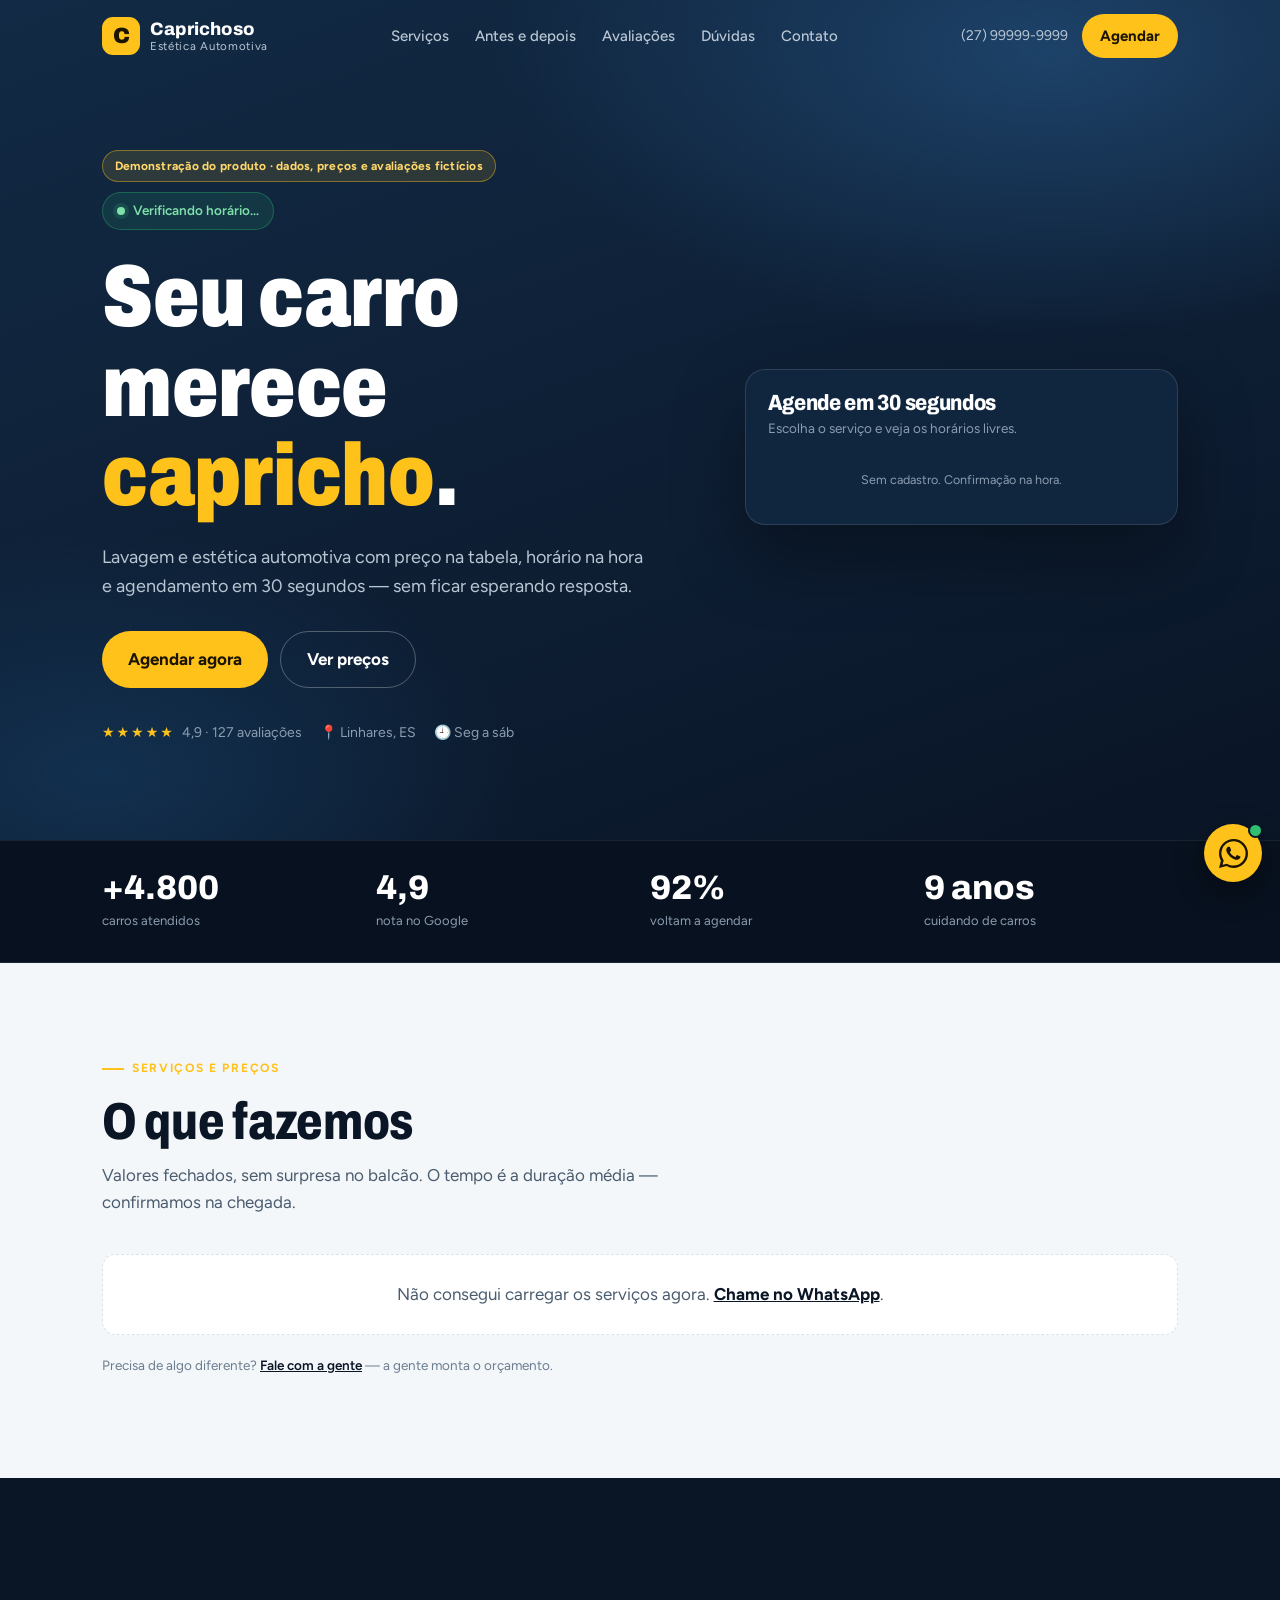
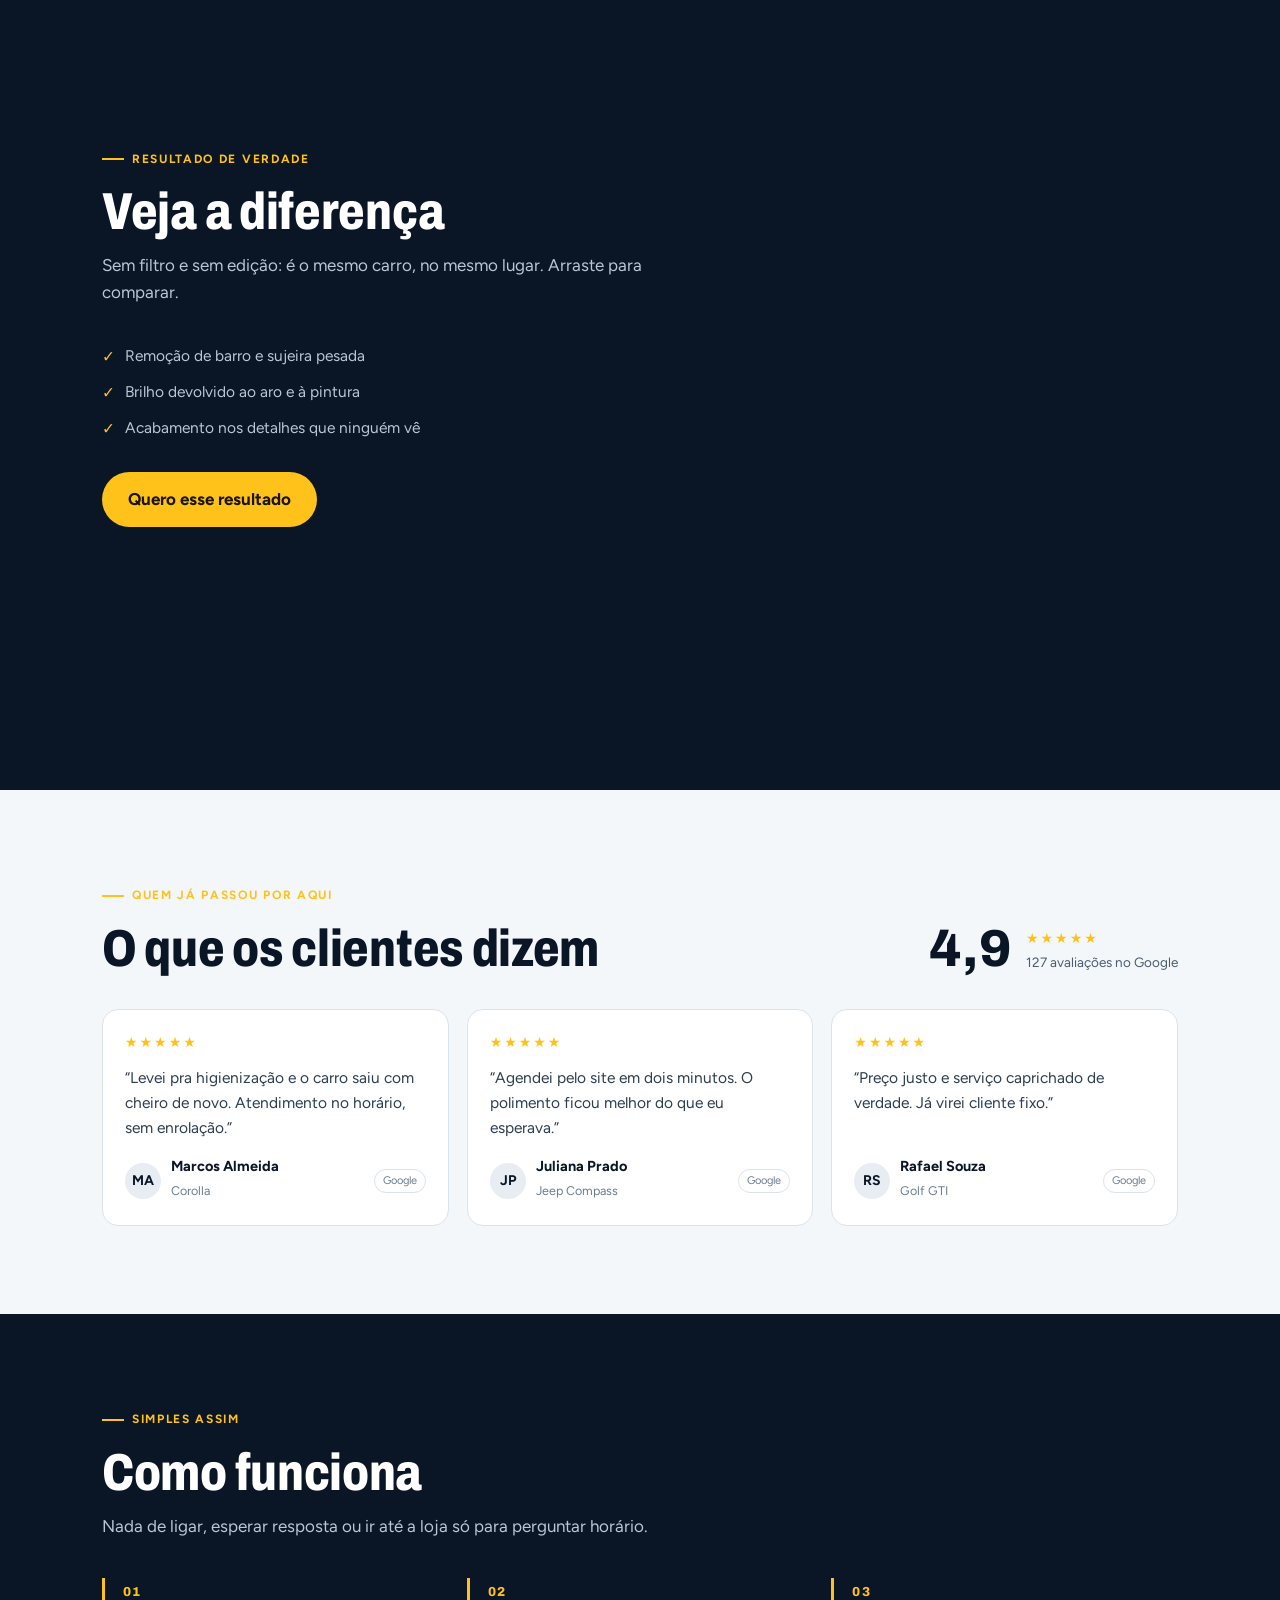
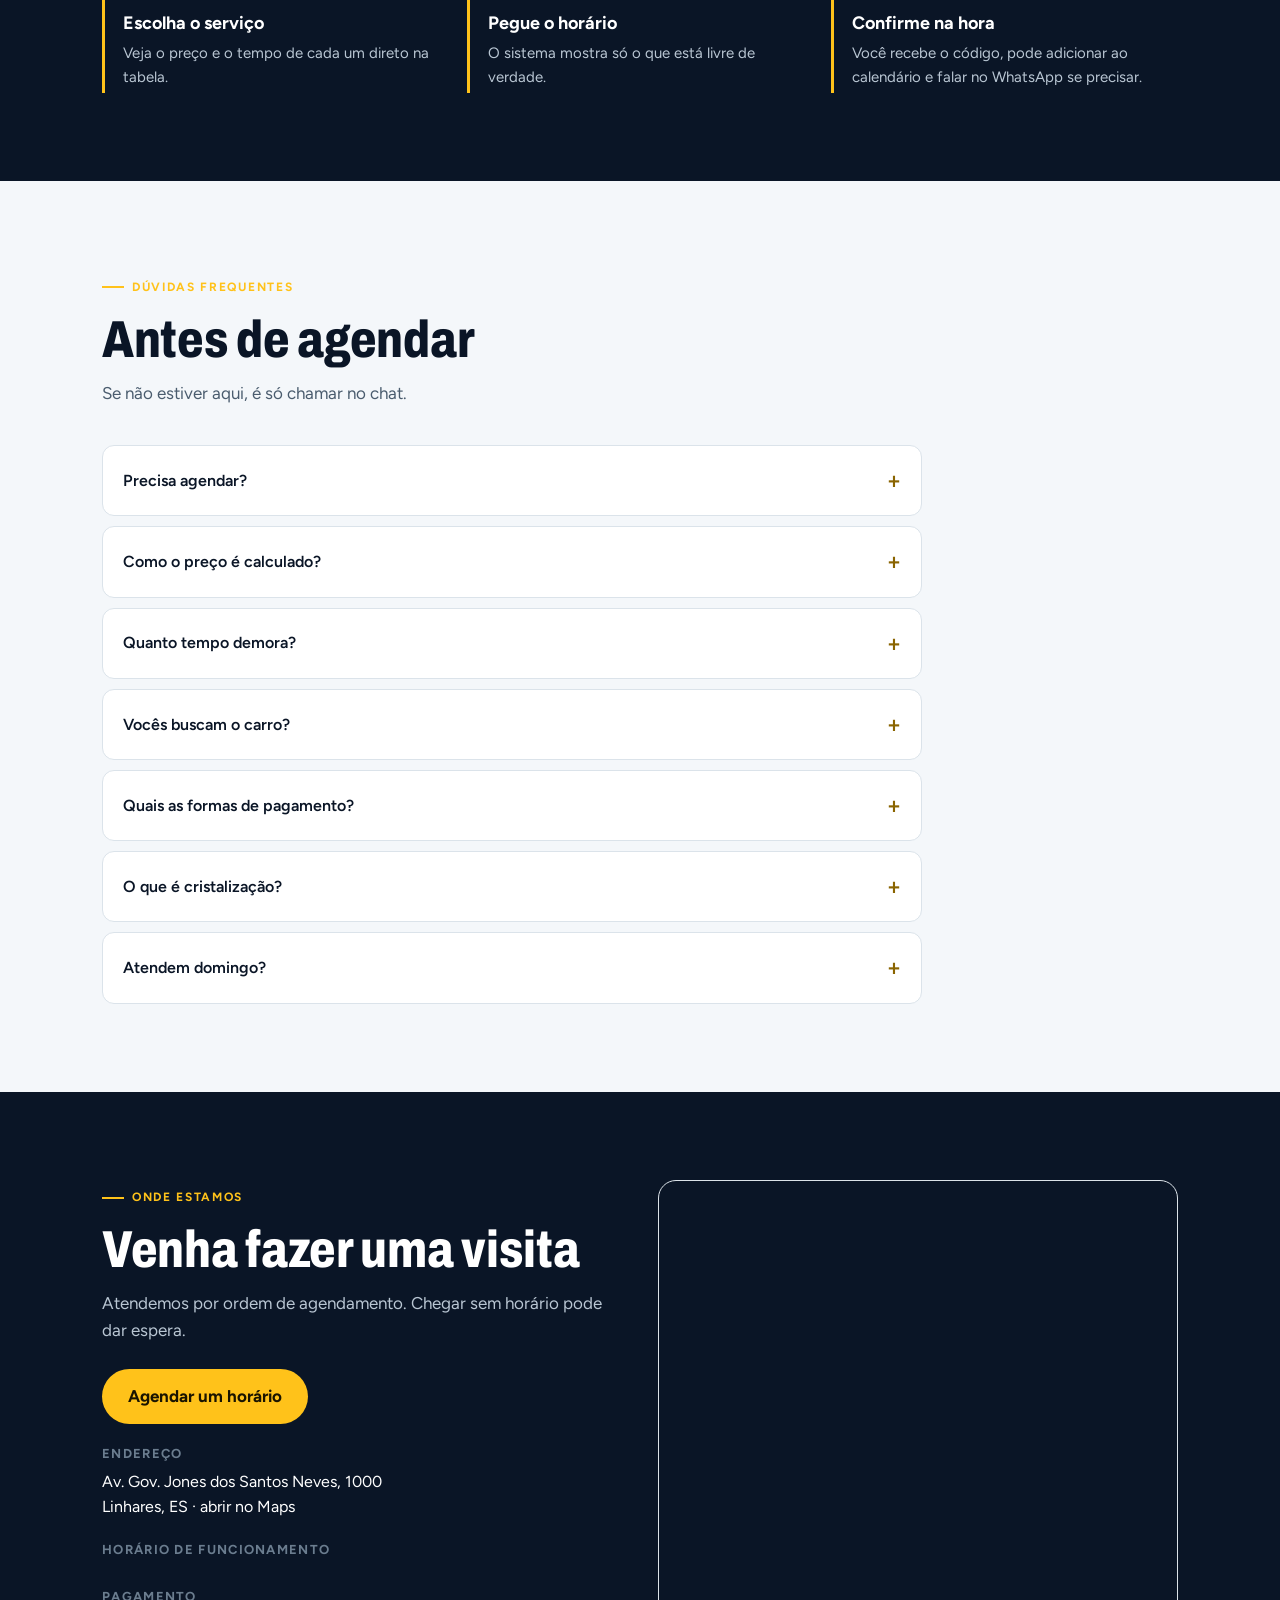
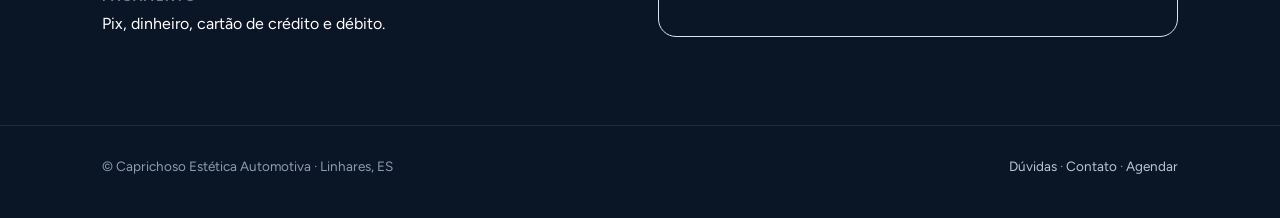
==== commit 465f3449: "Publicação: configura Netlify, imagem OG e aviso de demonstração" ====
--- a/site/index.html
+++ b/site/index.html
@@ -16,8 +16,10 @@
 <meta property="og:title" content="Seu carro merece capricho. Agende online.">
 <meta property="og:description" content="Lavagem e estética automotiva em Linhares, ES. Veja preços, escolha o horário e agende em 30 segundos.">
 <meta property="og:url" content="https://caprichoso.com.br/">
-<meta property="og:image" content="https://caprichoso.com.br/assets/og.jpg">
-<meta property="og:image:alt" content="Carro recém-polido na Caprichoso Estética Automotiva">
+<meta property="og:image" content="/assets/og.jpg">
+<meta property="og:image:width" content="1200">
+<meta property="og:image:height" content="630">
+<meta property="og:image:alt" content="Caprichoso Estética Automotiva — agende online">
 <meta name="twitter:card" content="summary_large_image">
 
 <link rel="icon" href="data:image/svg+xml,%3Csvg xmlns='http://www.w3.org/2000/svg' viewBox='0 0 64 64'%3E%3Crect width='64' height='64' rx='14' fill='%230a1526'/%3E%3Cpath d='M32 12c7 10 12 16 12 22a12 12 0 0 1-24 0c0-6 5-12 12-22z' fill='%23ffc21a'/%3E%3Cpath d='M26 30c0 5 3 8 7 8' stroke='%23fff' stroke-width='3' stroke-linecap='round' fill='none' opacity='.8'/%3E%3C/svg%3E">
@@ -50,7 +52,6 @@
     { "@type": "OpeningHoursSpecification", "dayOfWeek": ["Monday","Tuesday","Wednesday","Thursday","Friday"], "opens": "08:00", "closes": "18:00" },
     { "@type": "OpeningHoursSpecification", "dayOfWeek": "Saturday", "opens": "08:00", "closes": "13:00" }
   ],
-  "aggregateRating": { "@type": "AggregateRating", "ratingValue": "4.9", "reviewCount": "127" },
   "sameAs": ["https://www.instagram.com/caprichoso"]
 }
 </script>
@@ -168,6 +169,12 @@
 }
 .hero-bg[data-fit="contain"] img{object-fit:contain;padding:24px 0 0;opacity:.34}
 .hero-grid{display:grid;grid-template-columns:1.15fr .85fr;gap:56px;align-items:center;position:relative;z-index:1}
+.demo-note{
+  display:flex;width:max-content;max-width:100%;align-items:center;
+  background:rgba(255,194,26,.12);border:1px solid rgba(255,194,26,.42);
+  color:#ffd76a;font-size:12px;font-weight:700;line-height:1.35;letter-spacing:.02em;
+  padding:7px 12px;border-radius:999px;margin-bottom:10px;
+}
 .status{
   display:inline-flex;align-items:center;gap:8px;
   background:rgba(47,191,113,.12);border:1px solid rgba(47,191,113,.35);
@@ -602,6 +609,7 @@
   </div>
   <div class="wrap hero-grid">
     <div>
+      <div class="demo-note">Demonstração do produto · dados, preços e avaliações fictícios</div>
       <div class="status" id="openStatus"><span class="dot"></span><span>Verificando horário…</span></div>
 
       <h1 id="heroTitle">Seu carro merece <em>capricho</em>.</h1>
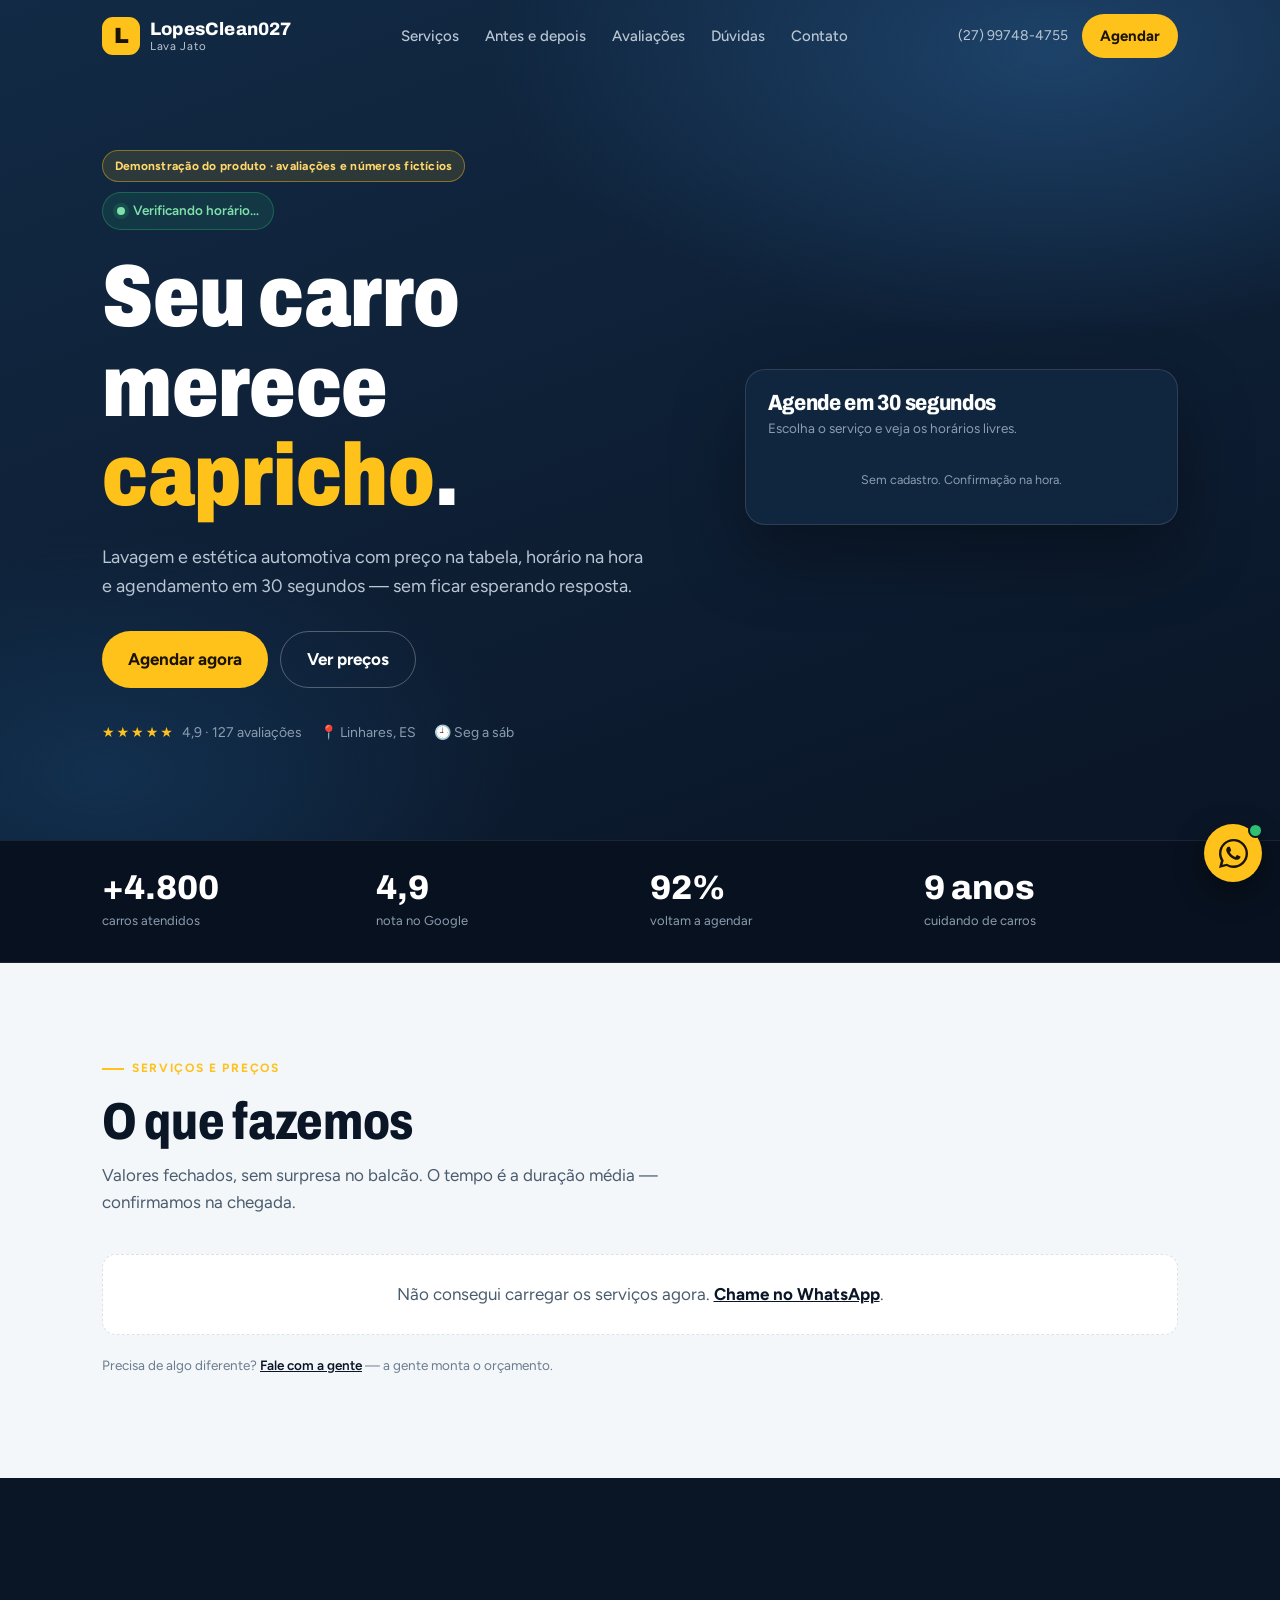
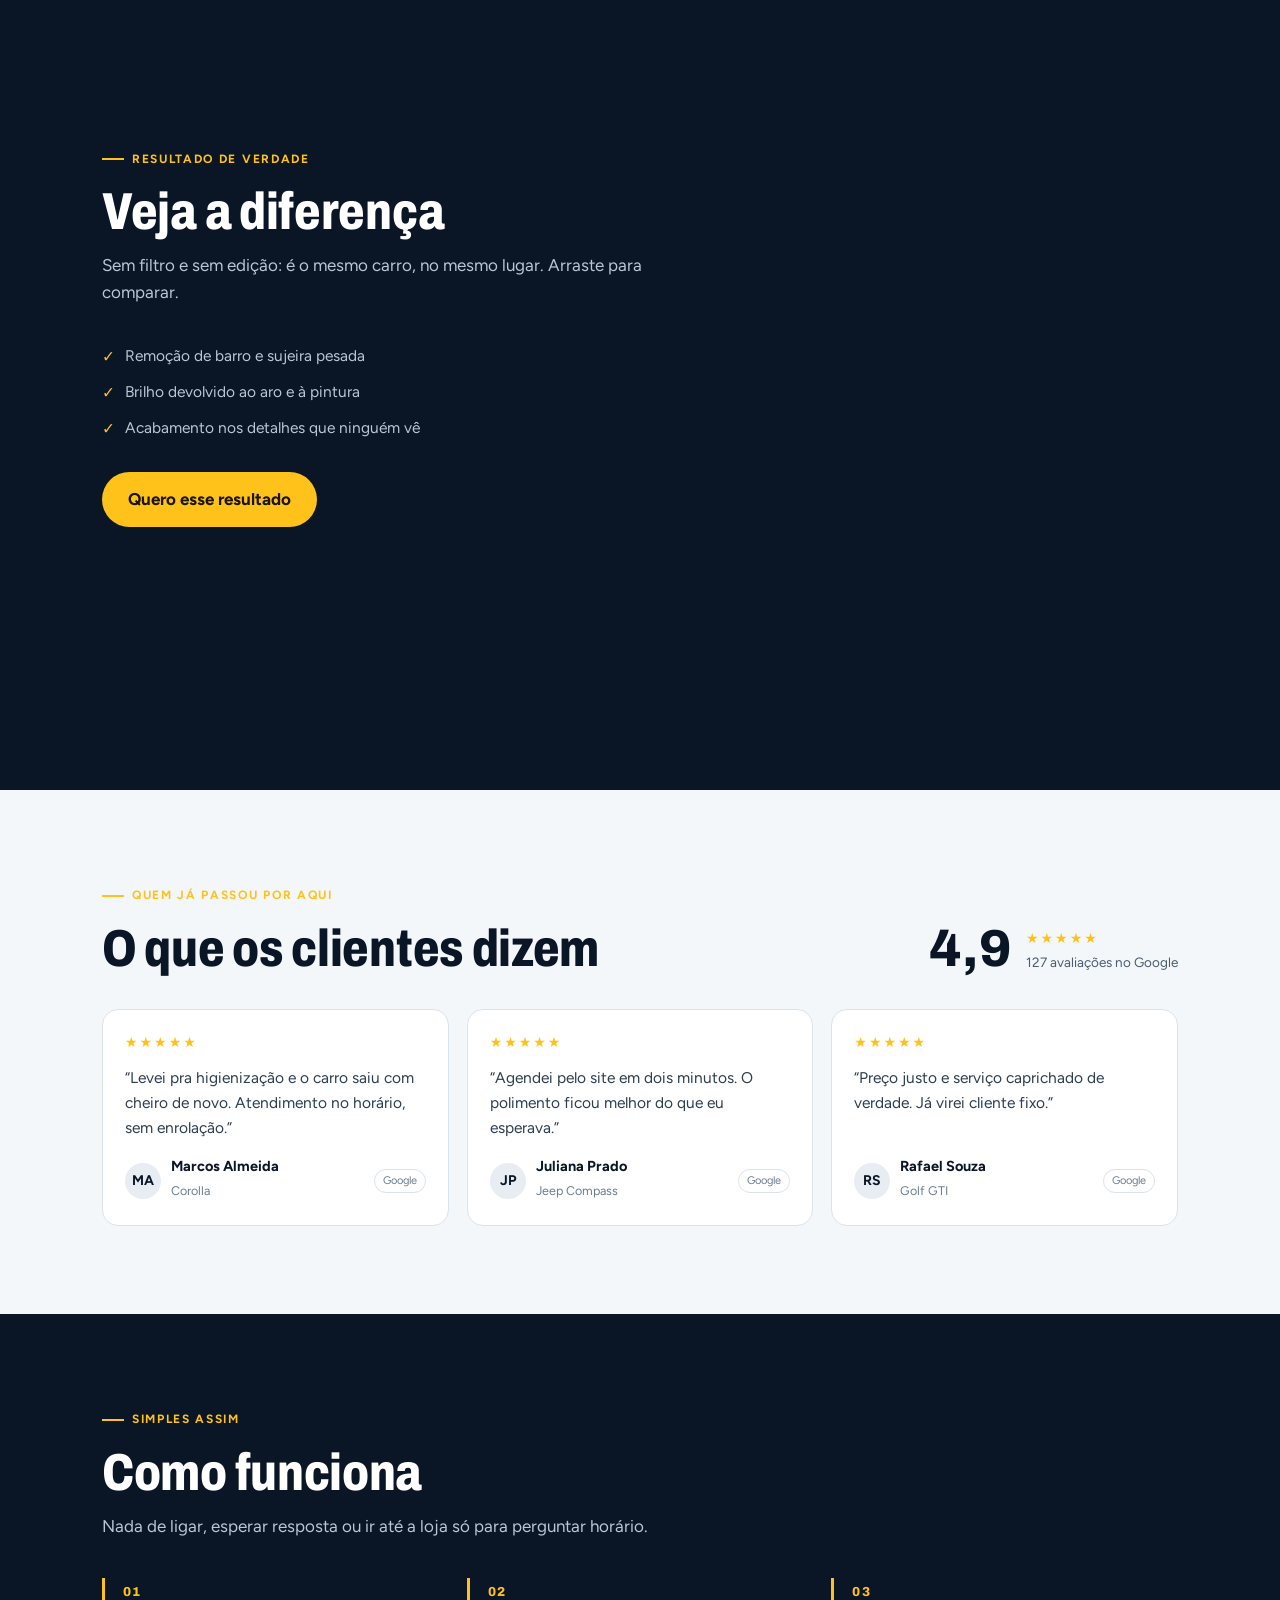
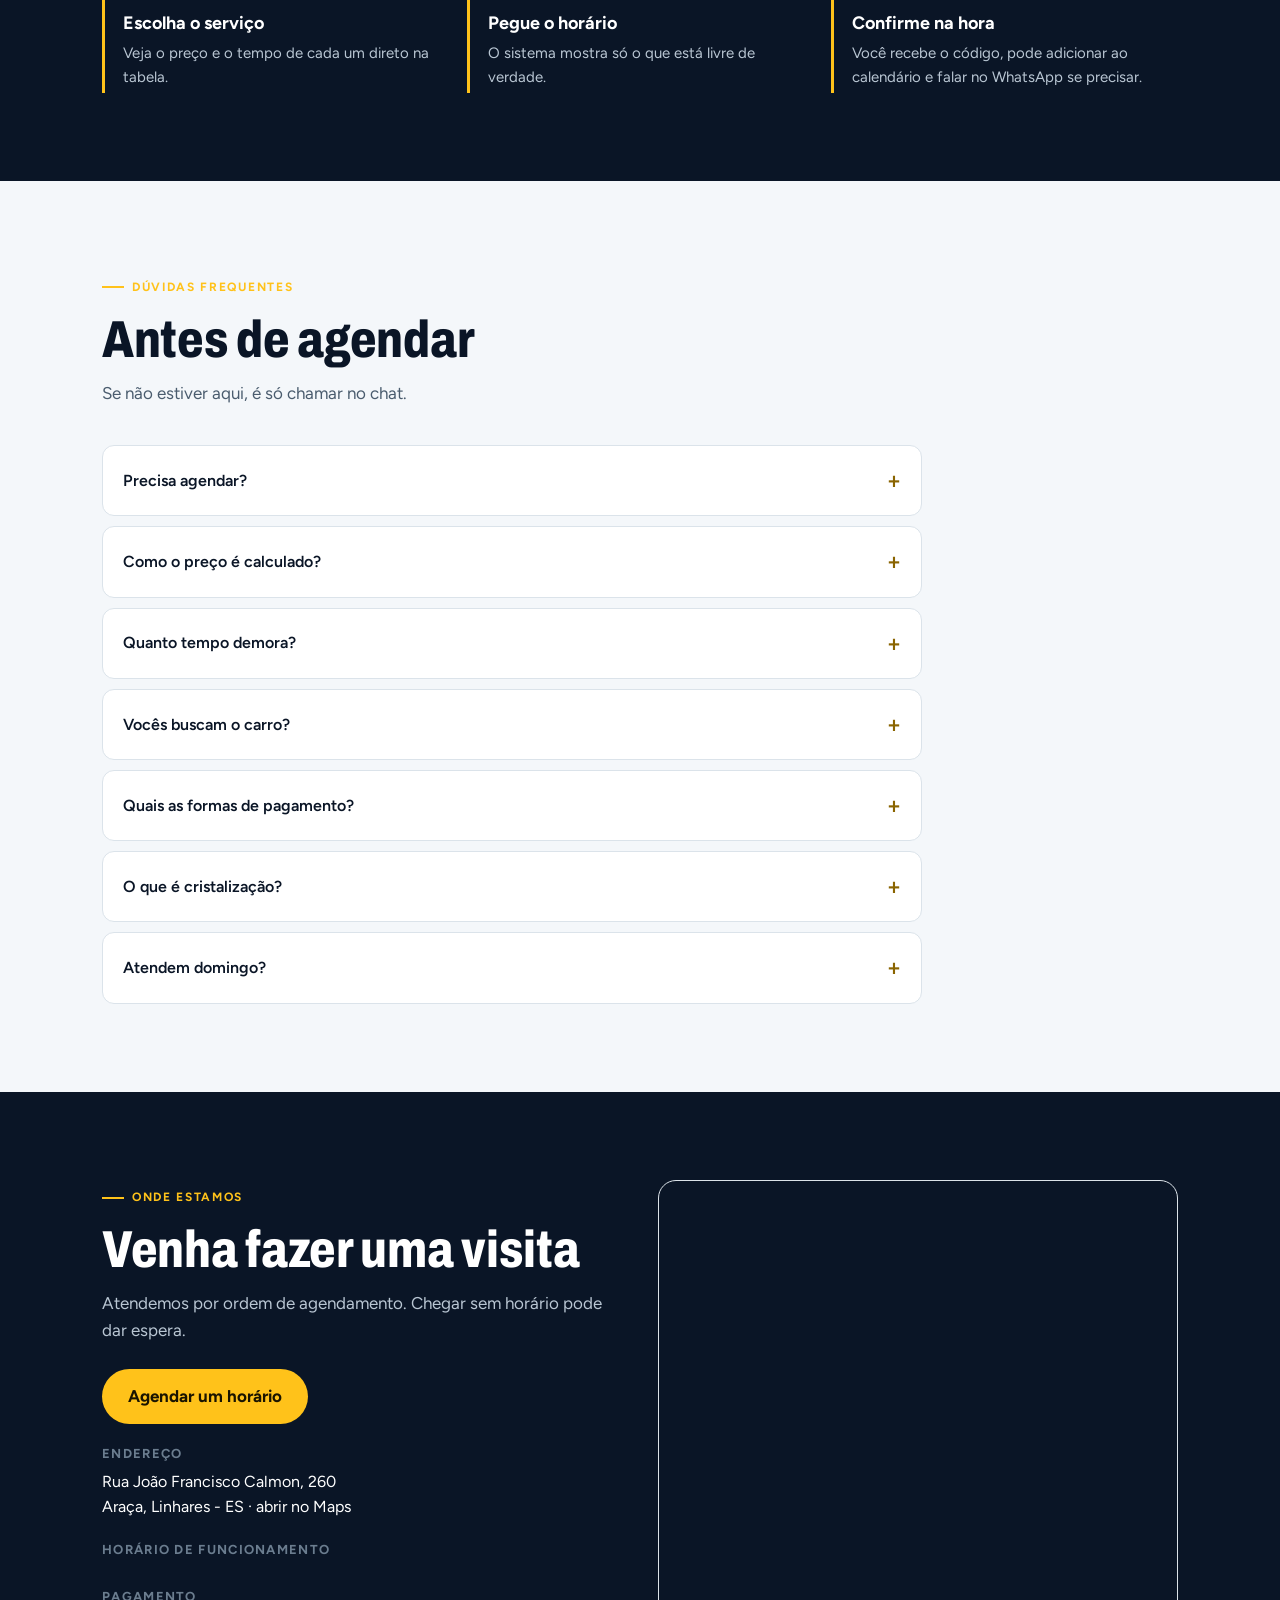
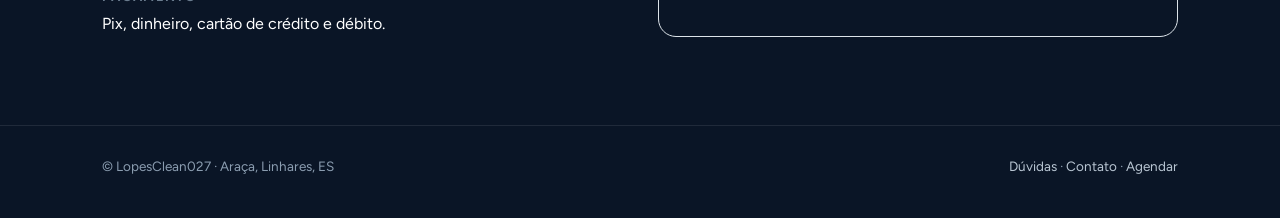
==== commit 47b7f234: "Publicação: alinha SEO e identidade ao tenant LopesClean027" ====
--- a/site/index.html
+++ b/site/index.html
@@ -3,23 +3,23 @@
 <head>
 <meta charset="utf-8">
 <meta name="viewport" content="width=device-width, initial-scale=1, viewport-fit=cover">
-<title>Caprichoso Estética Automotiva | Agende online em Linhares, ES</title>
-<meta name="description" content="Lavagem, higienização, polimento e cristalização em Linhares, ES. Preços na tabela, horário disponível na hora e agendamento online em 30 segundos.">
-<link rel="canonical" href="https://caprichoso.com.br/">
+<title>LopesClean027 | Agende online em Linhares, ES</title>
+<meta name="description" content="Lavagem automotiva em Linhares, ES. Preços na tabela, horário disponível na hora e agendamento online em 30 segundos.">
+<link rel="canonical" href="https://lopesclean027.netlify.app/">
 <meta name="theme-color" content="#0a1526">
 <meta name="robots" content="index,follow,max-image-preview:large">
 
 <!-- Open Graph / redes sociais -->
 <meta property="og:type" content="website">
 <meta property="og:locale" content="pt_BR">
-<meta property="og:site_name" content="Caprichoso Estética Automotiva">
-<meta property="og:title" content="Seu carro merece capricho. Agende online.">
-<meta property="og:description" content="Lavagem e estética automotiva em Linhares, ES. Veja preços, escolha o horário e agende em 30 segundos.">
-<meta property="og:url" content="https://caprichoso.com.br/">
-<meta property="og:image" content="/assets/og.jpg">
+<meta property="og:site_name" content="LopesClean027">
+<meta property="og:title" content="LopesClean027 | Agende online">
+<meta property="og:description" content="Lavagem automotiva em Linhares, ES. Veja preços, escolha o horário e agende em 30 segundos.">
+<meta property="og:url" content="https://lopesclean027.netlify.app/">
+<meta property="og:image" content="https://lopesclean027.netlify.app/assets/og.jpg">
 <meta property="og:image:width" content="1200">
 <meta property="og:image:height" content="630">
-<meta property="og:image:alt" content="Caprichoso Estética Automotiva — agende online">
+<meta property="og:image:alt" content="LopesClean027 — agende online">
 <meta name="twitter:card" content="summary_large_image">
 
 <link rel="icon" href="data:image/svg+xml,%3Csvg xmlns='http://www.w3.org/2000/svg' viewBox='0 0 64 64'%3E%3Crect width='64' height='64' rx='14' fill='%230a1526'/%3E%3Cpath d='M32 12c7 10 12 16 12 22a12 12 0 0 1-24 0c0-6 5-12 12-22z' fill='%23ffc21a'/%3E%3Cpath d='M26 30c0 5 3 8 7 8' stroke='%23fff' stroke-width='3' stroke-linecap='round' fill='none' opacity='.8'/%3E%3C/svg%3E">
@@ -27,32 +27,30 @@
 <link rel="preconnect" href="https://fonts.gstatic.com" crossorigin>
 <link href="https://fonts.googleapis.com/css2?family=Archivo:wdth,wght@62..125,500..900&family=Figtree:wght@400;500;600;700&display=swap" rel="stylesheet">
 
-<!-- SEO local: SUBSTITUA pelos dados reais antes de publicar -->
+<!-- SEO local: dados do tenant padrão; para multi-tenant real, renderizar no servidor -->
 <script type="application/ld+json">
 {
   "@context": "https://schema.org",
   "@type": "AutoWash",
-  "name": "Caprichoso Estética Automotiva",
-  "image": "https://caprichoso.com.br/assets/og.jpg",
-  "url": "https://caprichoso.com.br/",
-  "telephone": "+55-27-99999-9999",
-  "priceRange": "R$ 35 - R$ 499",
+  "name": "LopesClean027",
+  "image": "https://lopesclean027.netlify.app/assets/og.jpg",
+  "url": "https://lopesclean027.netlify.app/",
+  "telephone": "+55-27-99748-4755",
+  "priceRange": "R$ 60 - R$ 120",
   "currenciesAccepted": "BRL",
   "paymentAccepted": "Pix, Dinheiro, Cartão de crédito, Cartão de débito",
   "address": {
     "@type": "PostalAddress",
-    "streetAddress": "Av. Gov. Jones dos Santos Neves, 1000",
-    "addressLocality": "Linhares",
+    "streetAddress": "Rua João Francisco Calmon, 260",
+    "addressLocality": "Araça, Linhares",
     "addressRegion": "ES",
-    "postalCode": "29900-000",
     "addressCountry": "BR"
   },
-  "geo": { "@type": "GeoCoordinates", "latitude": -19.3936, "longitude": -40.0642 },
   "openingHoursSpecification": [
-    { "@type": "OpeningHoursSpecification", "dayOfWeek": ["Monday","Tuesday","Wednesday","Thursday","Friday"], "opens": "08:00", "closes": "18:00" },
-    { "@type": "OpeningHoursSpecification", "dayOfWeek": "Saturday", "opens": "08:00", "closes": "13:00" }
-  ],
-  "sameAs": ["https://www.instagram.com/caprichoso"]
+    { "@type": "OpeningHoursSpecification", "dayOfWeek": ["Monday","Tuesday","Wednesday","Thursday","Friday"], "opens": "08:00", "closes": "17:00" },
+    { "@type": "OpeningHoursSpecification", "dayOfWeek": "Saturday", "opens": "08:00", "closes": "14:00" },
+    { "@type": "OpeningHoursSpecification", "dayOfWeek": "Sunday", "opens": "08:00", "closes": "14:00" }
+  ]
 }
 </script>
 
@@ -577,11 +575,11 @@
 <!-- ================= TOPO ================= -->
 <header class="top" id="top">
   <div class="wrap">
-    <a class="logo" href="#top" id="brandLink" aria-label="Caprichoso Estética Automotiva — início">
-      <span class="logo-mark" id="logoMark" aria-hidden="true">C</span>
+    <a class="logo" href="#top" id="brandLink" aria-label="LopesClean027 — início">
+      <span class="logo-mark" id="logoMark" aria-hidden="true">L</span>
       <span>
-        <b id="brandName">Caprichoso</b>
-        <small id="brandTagline">Estética Automotiva</small>
+        <b id="brandName">LopesClean027</b>
+        <small id="brandTagline">Lava Jato</small>
       </span>
     </a>
 
@@ -594,7 +592,7 @@
     </nav>
 
     <div class="top-cta">
-      <a class="top-phone" id="topPhone" href="tel:+5527999999999">(27) 99999-9999</a>
+      <a class="top-phone" id="topPhone" href="tel:+5527997484755">(27) 99748-4755</a>
       <button class="btn btn-sm" data-book>Agendar</button>
     </div>
   </div>
@@ -609,7 +607,7 @@
   </div>
   <div class="wrap hero-grid">
     <div>
-      <div class="demo-note">Demonstração do produto · dados, preços e avaliações fictícios</div>
+      <div class="demo-note">Demonstração do produto · avaliações e números fictícios</div>
       <div class="status" id="openStatus"><span class="dot"></span><span>Verificando horário…</span></div>
 
       <h1 id="heroTitle">Seu carro merece <em>capricho</em>.</h1>
@@ -765,7 +763,7 @@
 
       <dl>
         <dt>Endereço</dt>
-        <dd><span id="addrText">Av. Gov. Jones dos Santos Neves, 1000<br>Linhares, ES</span> · <a id="mapLink" href="https://maps.google.com/?q=Linhares+ES" target="_blank" rel="noopener">abrir no Maps</a></dd>
+        <dd><span id="addrText">Rua João Francisco Calmon, 260<br>Araça, Linhares - ES</span> · <a id="mapLink" href="https://maps.google.com/?q=Rua+Jo%C3%A3o+Francisco+Calmon+260%2C+Ara%C3%A7a" target="_blank" rel="noopener">abrir no Maps</a></dd>
 
         <dt>Horário de funcionamento</dt>
         <dd>
@@ -780,7 +778,7 @@
     <iframe
       class="map"
       id="mapFrame"
-      title="Mapa da Caprichoso Estética Automotiva"
+      title="Mapa da LopesClean027"
       loading="lazy"
       referrerpolicy="no-referrer-when-downgrade"
       allowfullscreen></iframe>
@@ -791,7 +789,7 @@
 
 <footer>
   <div class="wrap">
-    <span>© <span id="year"></span> <span id="footerName">Caprichoso Estética Automotiva</span> · <span id="footerCity">Linhares, ES</span></span>
+    <span>© <span id="year"></span> <span id="footerName">LopesClean027</span> · <span id="footerCity">Araça, Linhares, ES</span></span>
     <span><a href="#duvidas">Dúvidas</a> · <a href="#contato">Contato</a> · <a href="#" data-book>Agendar</a></span>
   </div>
 </footer>
@@ -813,9 +811,9 @@
 
 <section class="chat" id="chat" role="dialog" aria-modal="false" aria-labelledby="chatTitle" hidden>
   <header class="chat-head">
-    <div class="chat-avatar" id="chatAvatar" aria-hidden="true">C</div>
+    <div class="chat-avatar" id="chatAvatar" aria-hidden="true">L</div>
     <div>
-      <b id="chatTitle">Caprichoso</b>
+      <b id="chatTitle">LopesClean027</b>
       <small>online agora</small>
     </div>
     <button class="chat-close" id="chatClose" aria-label="Fechar chat">×</button>
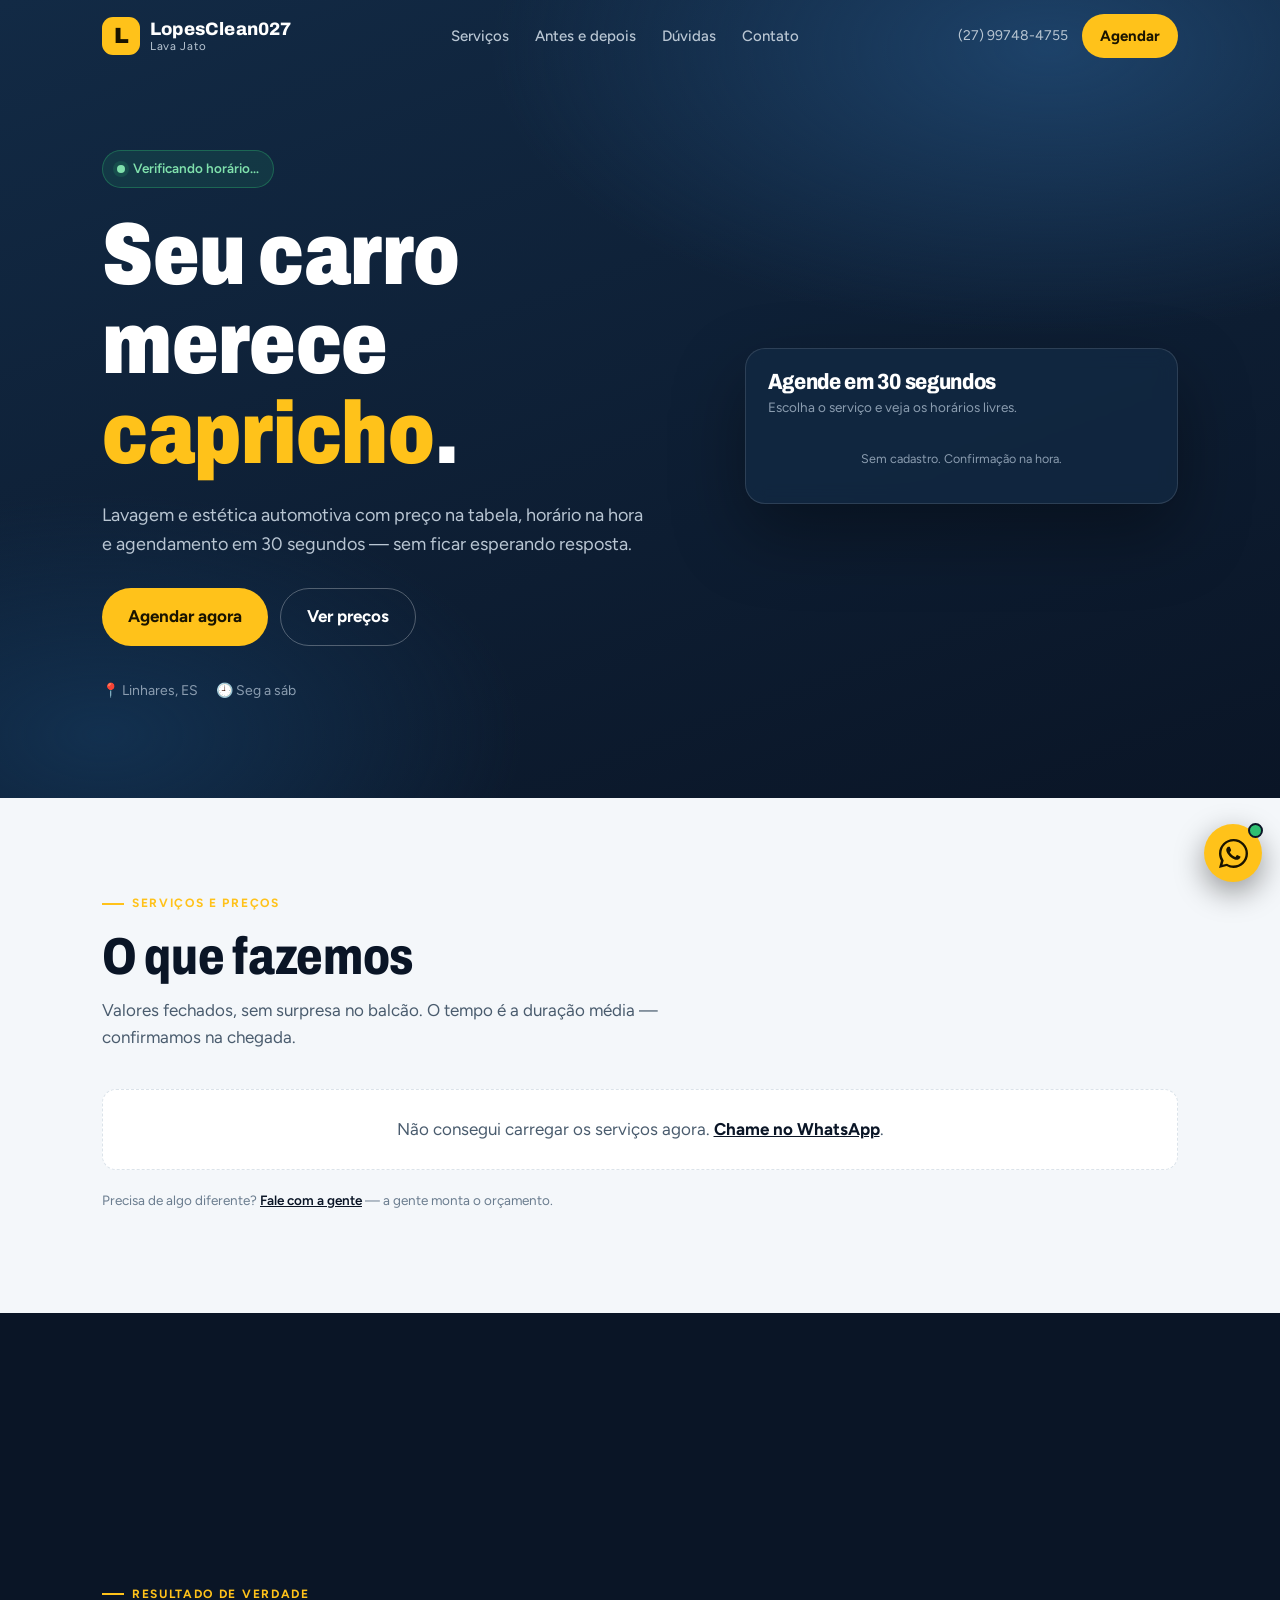
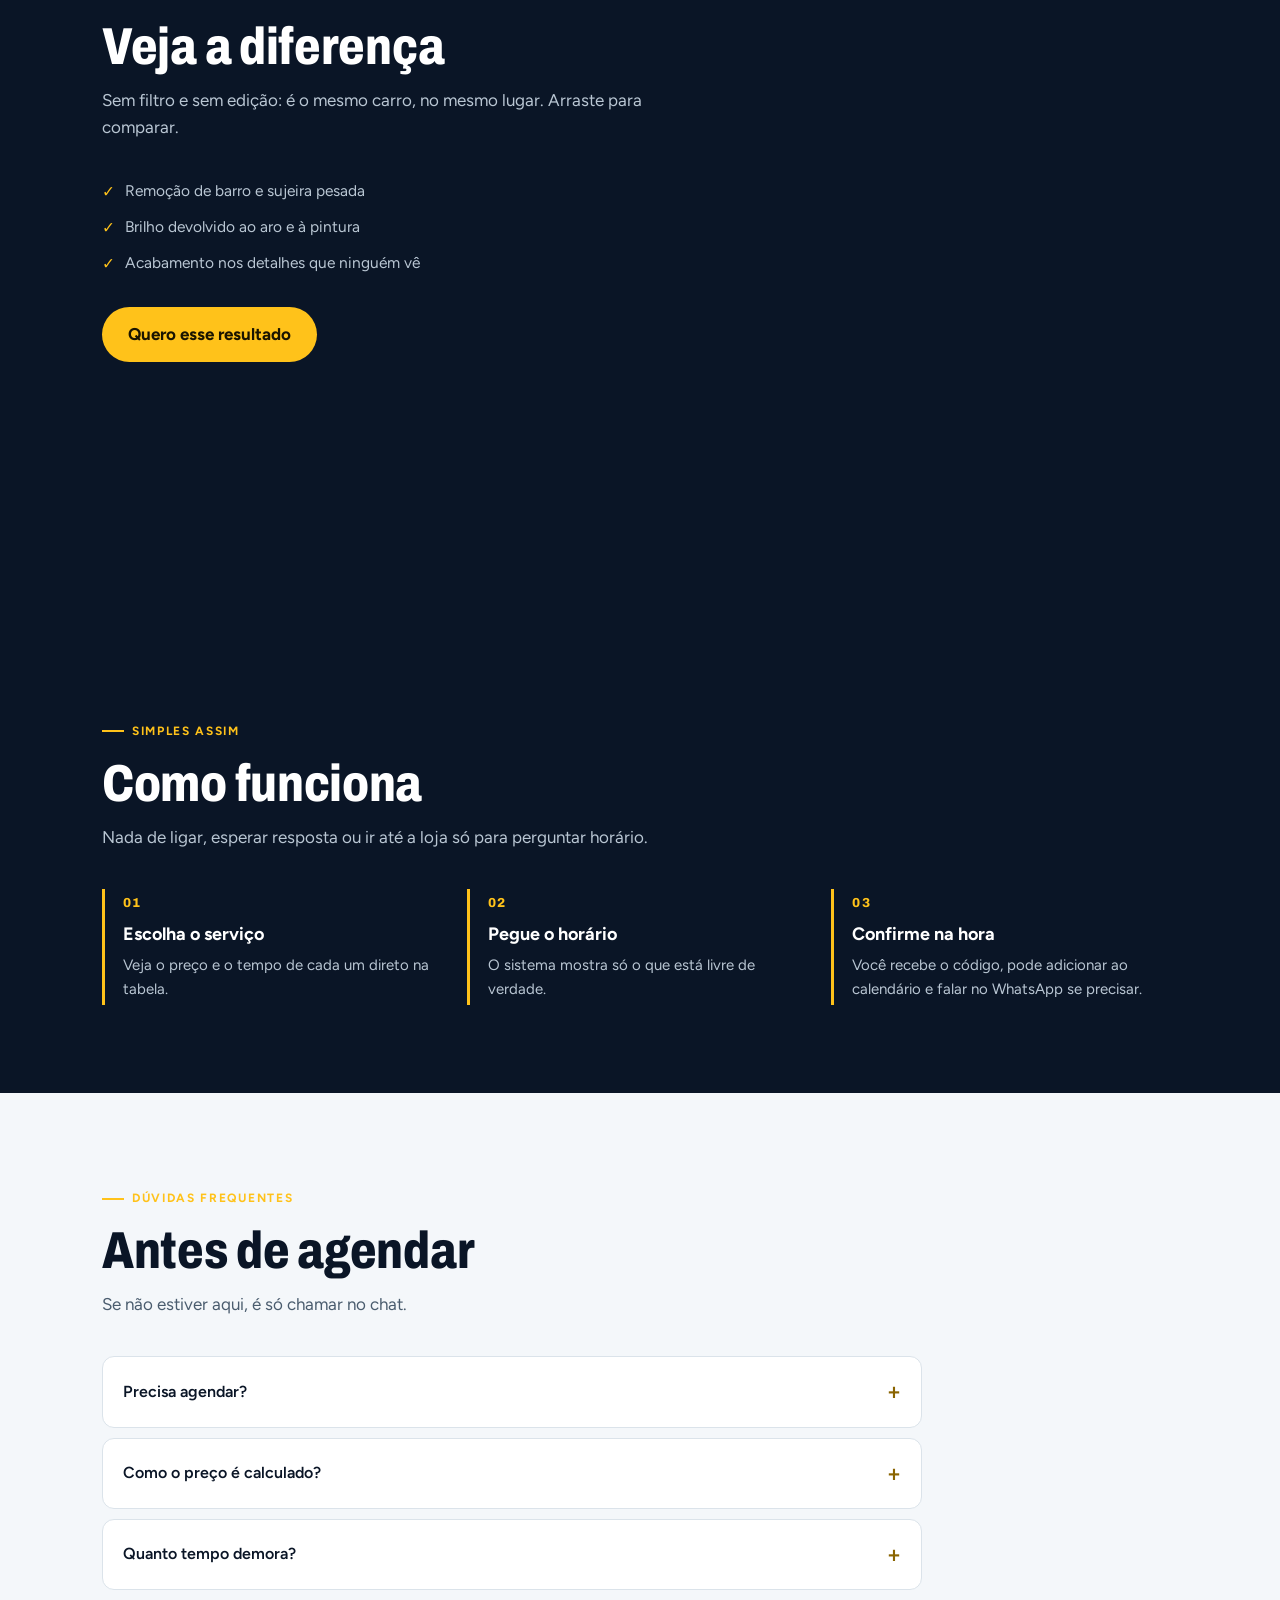
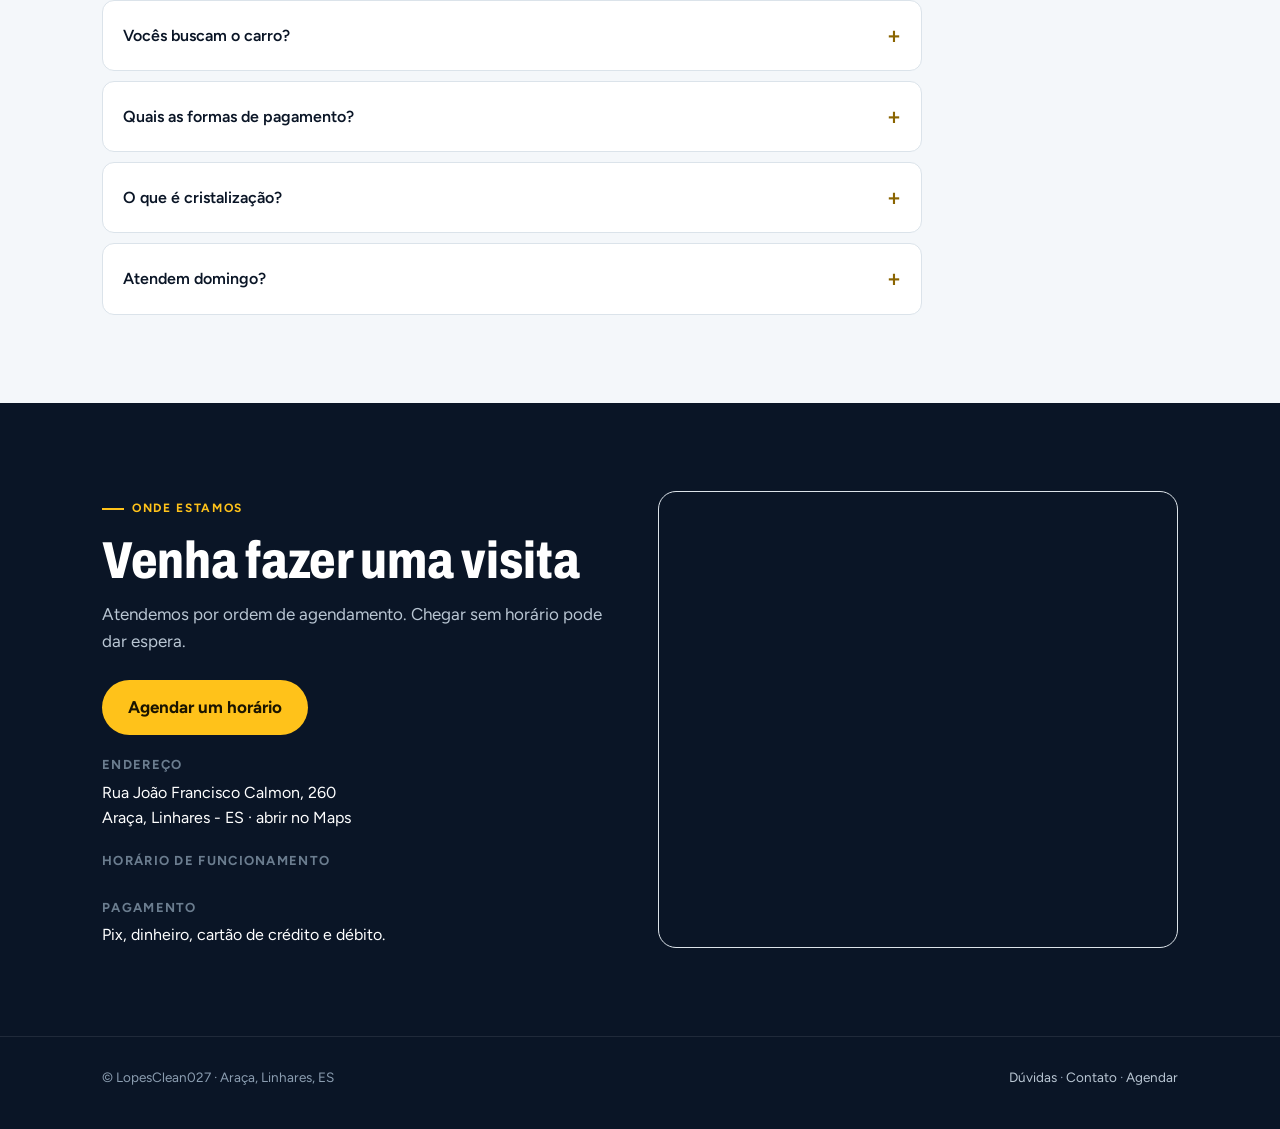
==== commit 5061e4c3: "Landing: remove aviso de demonstração e provas fictícias" ====
--- a/site/index.html
+++ b/site/index.html
@@ -167,12 +167,6 @@
 }
 .hero-bg[data-fit="contain"] img{object-fit:contain;padding:24px 0 0;opacity:.34}
 .hero-grid{display:grid;grid-template-columns:1.15fr .85fr;gap:56px;align-items:center;position:relative;z-index:1}
-.demo-note{
-  display:flex;width:max-content;max-width:100%;align-items:center;
-  background:rgba(255,194,26,.12);border:1px solid rgba(255,194,26,.42);
-  color:#ffd76a;font-size:12px;font-weight:700;line-height:1.35;letter-spacing:.02em;
-  padding:7px 12px;border-radius:999px;margin-bottom:10px;
-}
 .status{
   display:inline-flex;align-items:center;gap:8px;
   background:rgba(47,191,113,.12);border:1px solid rgba(47,191,113,.35);
@@ -586,7 +580,6 @@
     <nav class="nav" aria-label="Navegação principal">
       <a href="#servicos">Serviços</a>
       <a href="#resultado" data-site-link="resultado">Antes e depois</a>
-      <a href="#avaliacoes" data-site-link="avaliacoes">Avaliações</a>
       <a href="#duvidas" data-site-link="duvidas">Dúvidas</a>
       <a href="#contato">Contato</a>
     </nav>
@@ -607,7 +600,6 @@
   </div>
   <div class="wrap hero-grid">
     <div>
-      <div class="demo-note">Demonstração do produto · avaliações e números fictícios</div>
       <div class="status" id="openStatus"><span class="dot"></span><span>Verificando horário…</span></div>
 
       <h1 id="heroTitle">Seu carro merece <em>capricho</em>.</h1>
@@ -622,7 +614,6 @@
       </div>
 
       <div class="hero-meta">
-        <span><span class="stars" aria-hidden="true">★★★★★</span> 4,9 · 127 avaliações</span>
         <span>📍 Linhares, ES</span>
         <span id="heroHours">🕘 Seg a sáb</span>
       </div>
@@ -637,16 +628,6 @@
     </aside>
   </div>
 </section>
-
-<!-- ================= NÚMEROS ================= -->
-<div class="stats" id="statsSection">
-  <div class="wrap">
-    <div class="stat"><b>+4.800</b><span>carros atendidos</span></div>
-    <div class="stat"><b>4,9</b><span>nota no Google</span></div>
-    <div class="stat"><b>92%</b><span>voltam a agendar</span></div>
-    <div class="stat"><b>9 anos</b><span>cuidando de carros</span></div>
-  </div>
-</div>
 
 <!-- ================= SERVIÇOS ================= -->
 <section class="section light" id="servicos">
@@ -704,27 +685,6 @@
   </div>
 </section>
 
-<!-- ================= AVALIAÇÕES ================= -->
-<section class="section light" id="avaliacoes">
-  <div class="wrap">
-    <div class="reviews-head">
-      <div>
-        <div class="eyebrow">Quem já passou por aqui</div>
-        <h2 style="margin-bottom:0">O que os clientes dizem</h2>
-      </div>
-      <div class="rating-big">
-        <b>4,9</b>
-        <div>
-          <span class="stars" aria-hidden="true">★★★★★</span>
-          <small>127 avaliações no Google</small>
-        </div>
-      </div>
-    </div>
-
-    <div class="reviews" id="reviews"></div>
-  </div>
-</section>
-
 <!-- ================= COMO FUNCIONA ================= -->
 <section class="section">
   <div class="wrap">
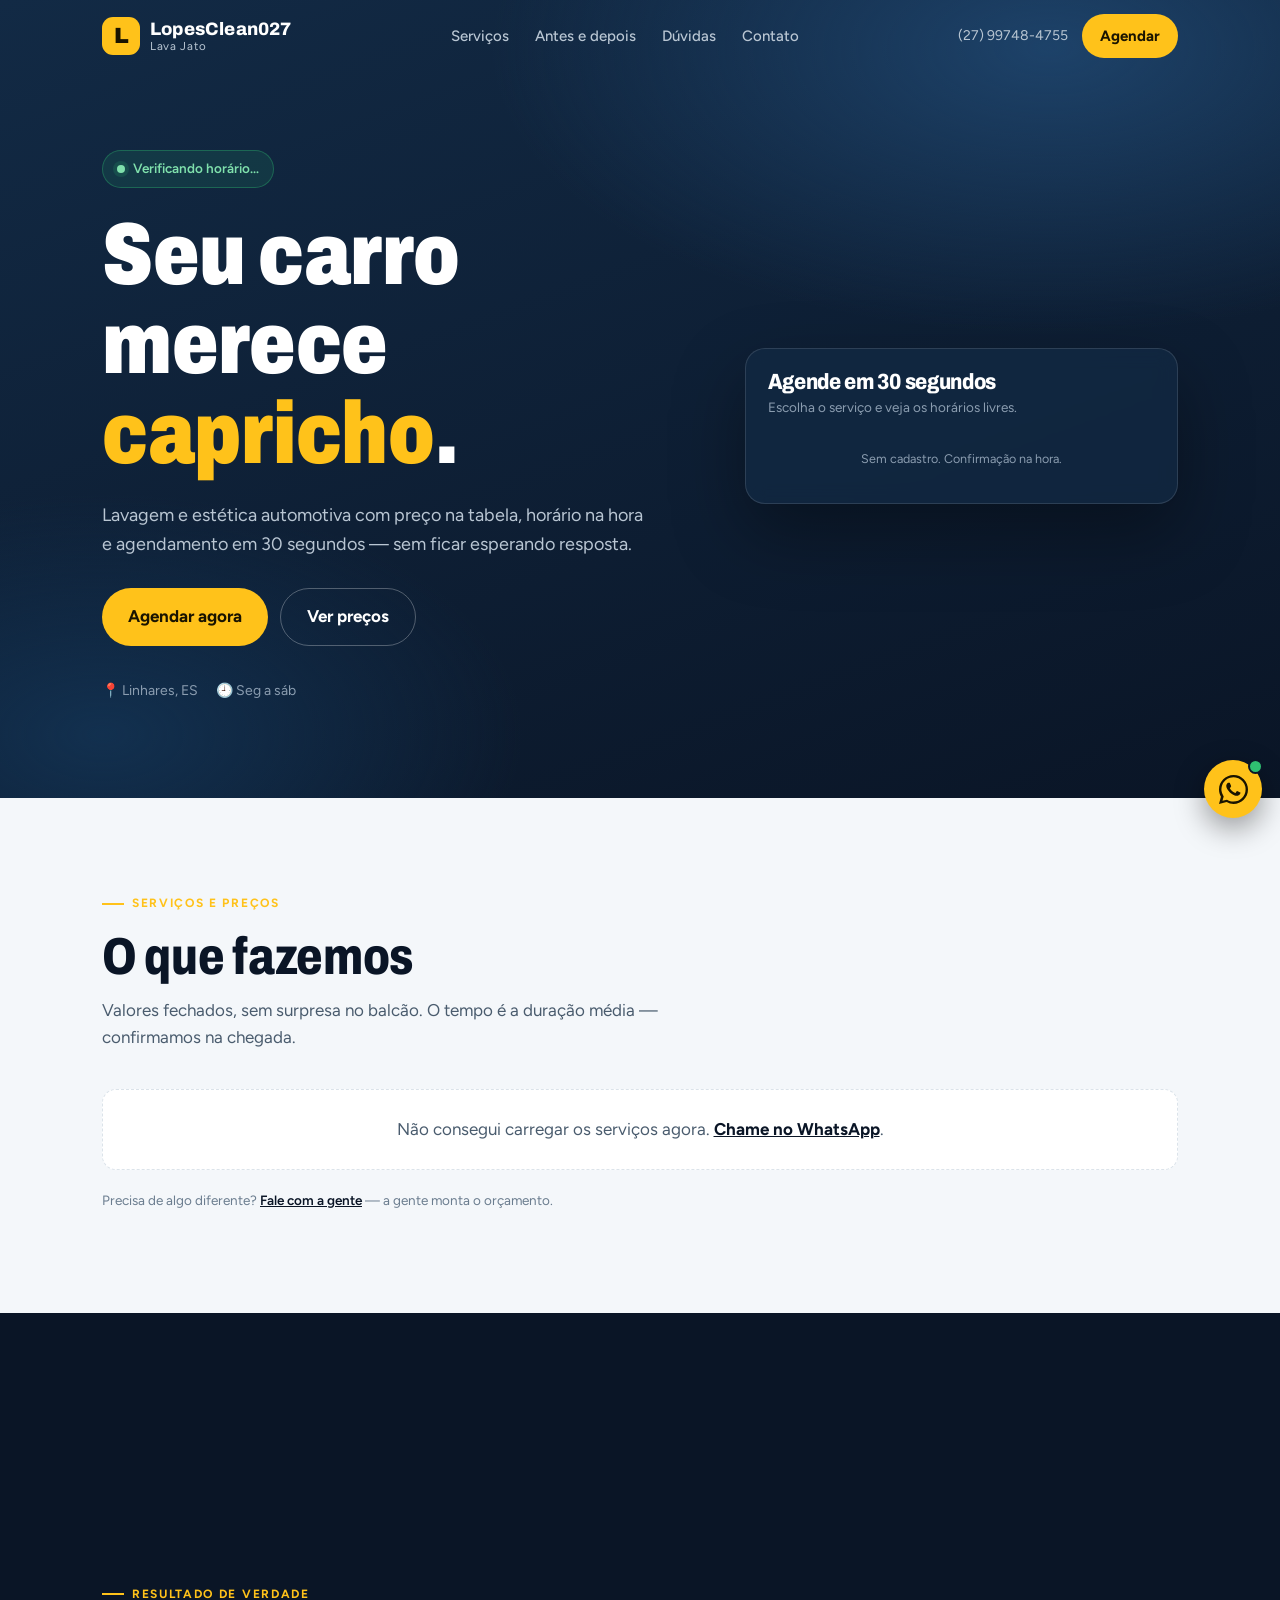
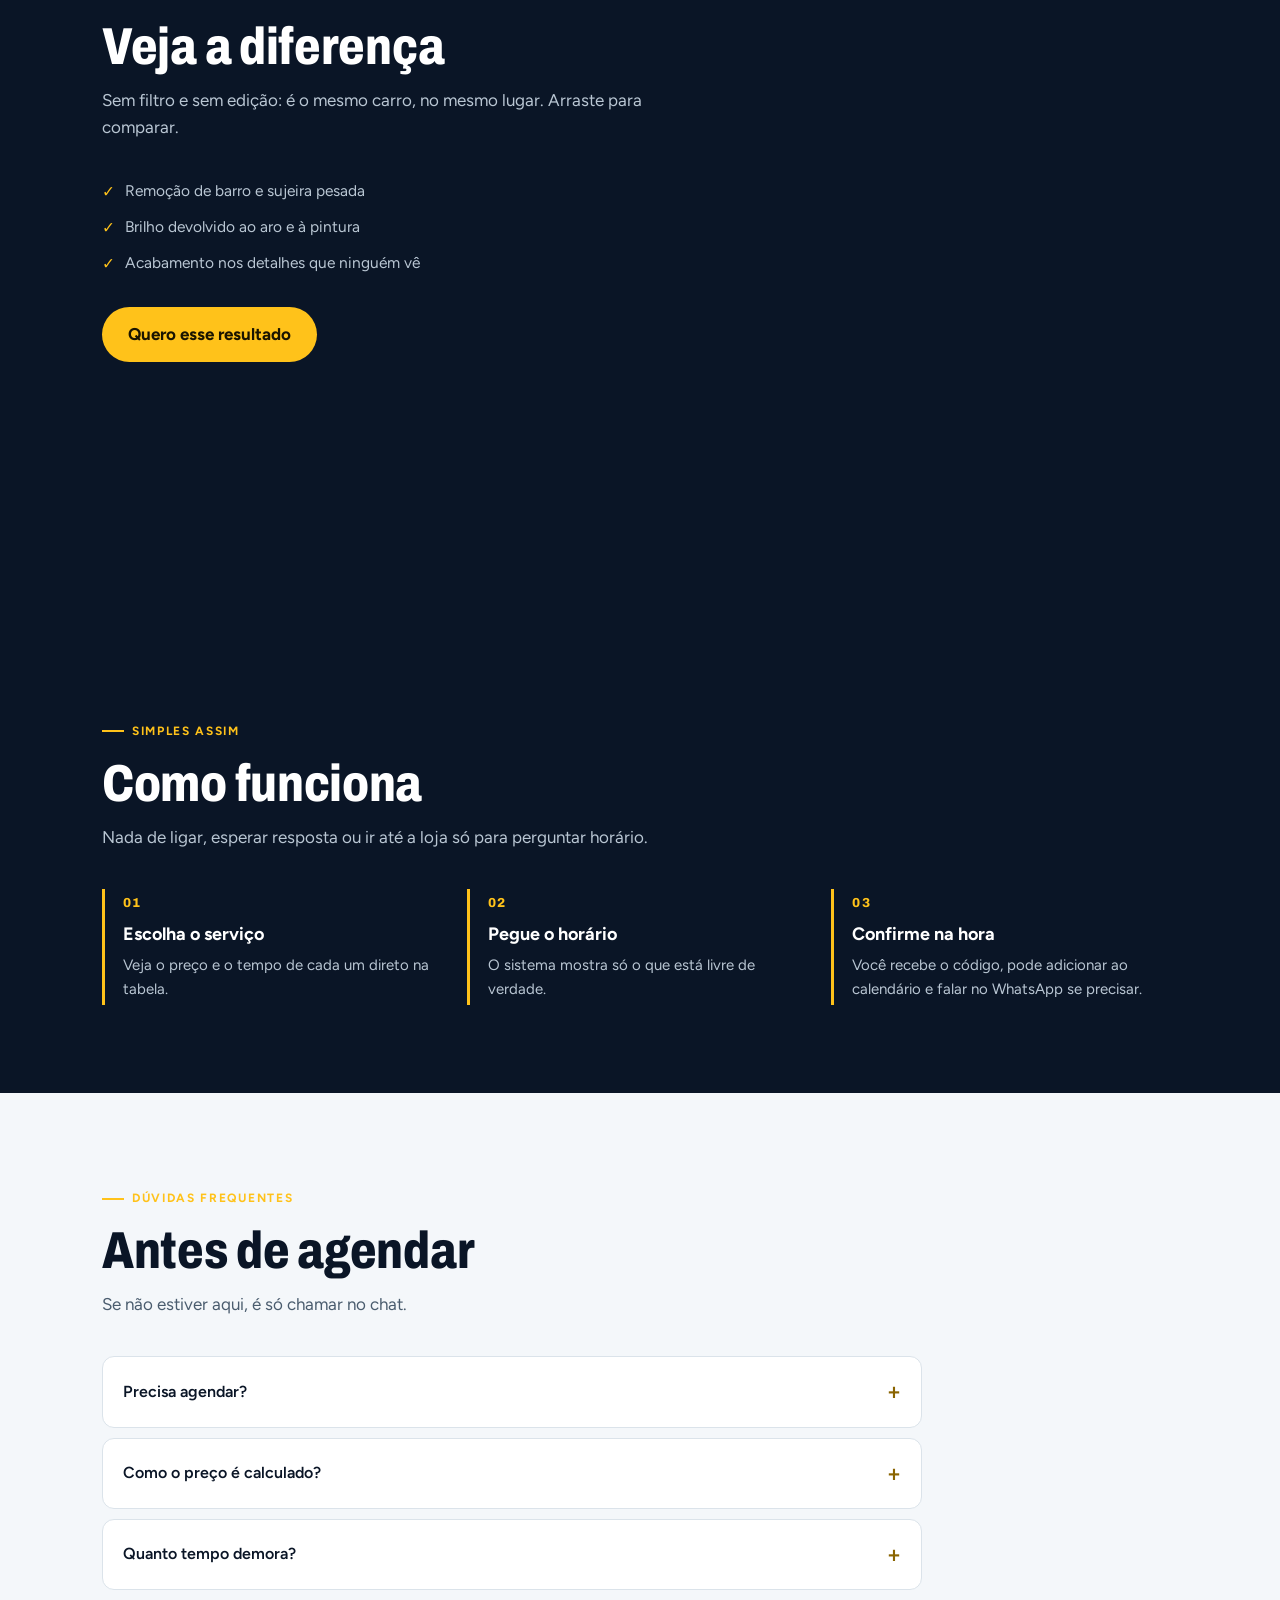
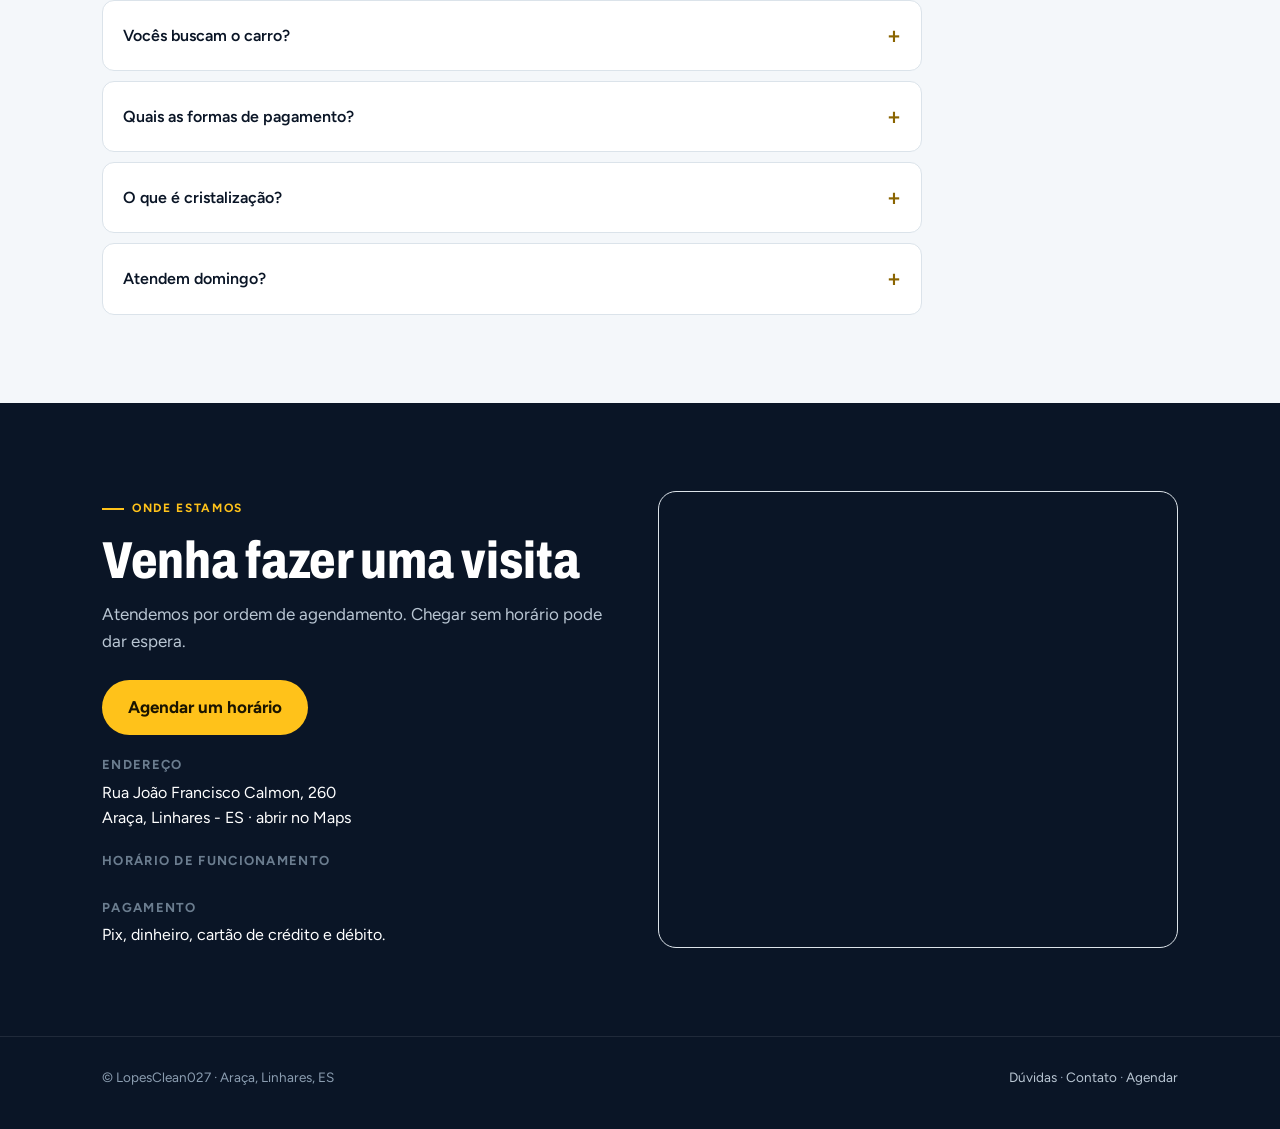
==== commit 8398c88e: "Landing: sobe o WhatsApp e a barra mobile acima do selo Netlify" ====
--- a/site/index.html
+++ b/site/index.html
@@ -69,6 +69,8 @@
   --card:#ffffff;
   --line:#dbe3ea;
   --ok:#2fbf71;
+  /* Reserva espaço para o selo "Powered by Netlify" do plano gratuito. */
+  --host-badge:64px;
 }
 *{box-sizing:border-box}
 [hidden]{display:none !important}
@@ -373,7 +375,7 @@
   display:none;position:fixed;left:0;right:0;bottom:0;z-index:60;
   background:rgba(10,21,38,.94);backdrop-filter:blur(14px);-webkit-backdrop-filter:blur(14px);
   border-top:1px solid rgba(255,255,255,.12);
-  padding:10px 16px calc(10px + env(safe-area-inset-bottom));
+  padding:10px 16px calc(10px + var(--host-badge) + env(safe-area-inset-bottom));
   align-items:center;justify-content:space-between;gap:14px;
 }
 .mobile-bar b{display:block;font-size:15px;color:#fff}
@@ -382,7 +384,7 @@
 
 /* ---------- chat ---------- */
 .chat-fab{
-  position:fixed;right:18px;bottom:calc(18px + env(safe-area-inset-bottom));z-index:70;
+  position:fixed;right:18px;bottom:calc(18px + var(--host-badge) + env(safe-area-inset-bottom));z-index:70;
   width:58px;height:58px;border-radius:50%;border:0;cursor:pointer;
   background:var(--sun);display:grid;place-items:center;
   box-shadow:0 10px 30px rgba(0,0,0,.4);
@@ -539,14 +541,14 @@
   .top-cta .btn{display:none}
   .top-phone{font-size:13.5px;white-space:nowrap}
   .mobile-bar{display:flex}
-  body{padding-bottom:calc(72px + env(safe-area-inset-bottom))}
+  body{padding-bottom:calc(72px + var(--host-badge) + env(safe-area-inset-bottom))}
   .chat-fab{display:none}
   .chat{
     inset:0;width:100%;max-width:none;height:100%;max-height:none;border-radius:0;border:0;
     padding-top:env(safe-area-inset-top);
     padding-bottom:env(safe-area-inset-bottom);
   }
-  footer{padding-bottom:84px}
+  footer{padding-bottom:calc(84px + var(--host-badge))}
 }
 @media (max-width:520px){
   .hero h1{font-size:clamp(38px,11vw,50px)}
